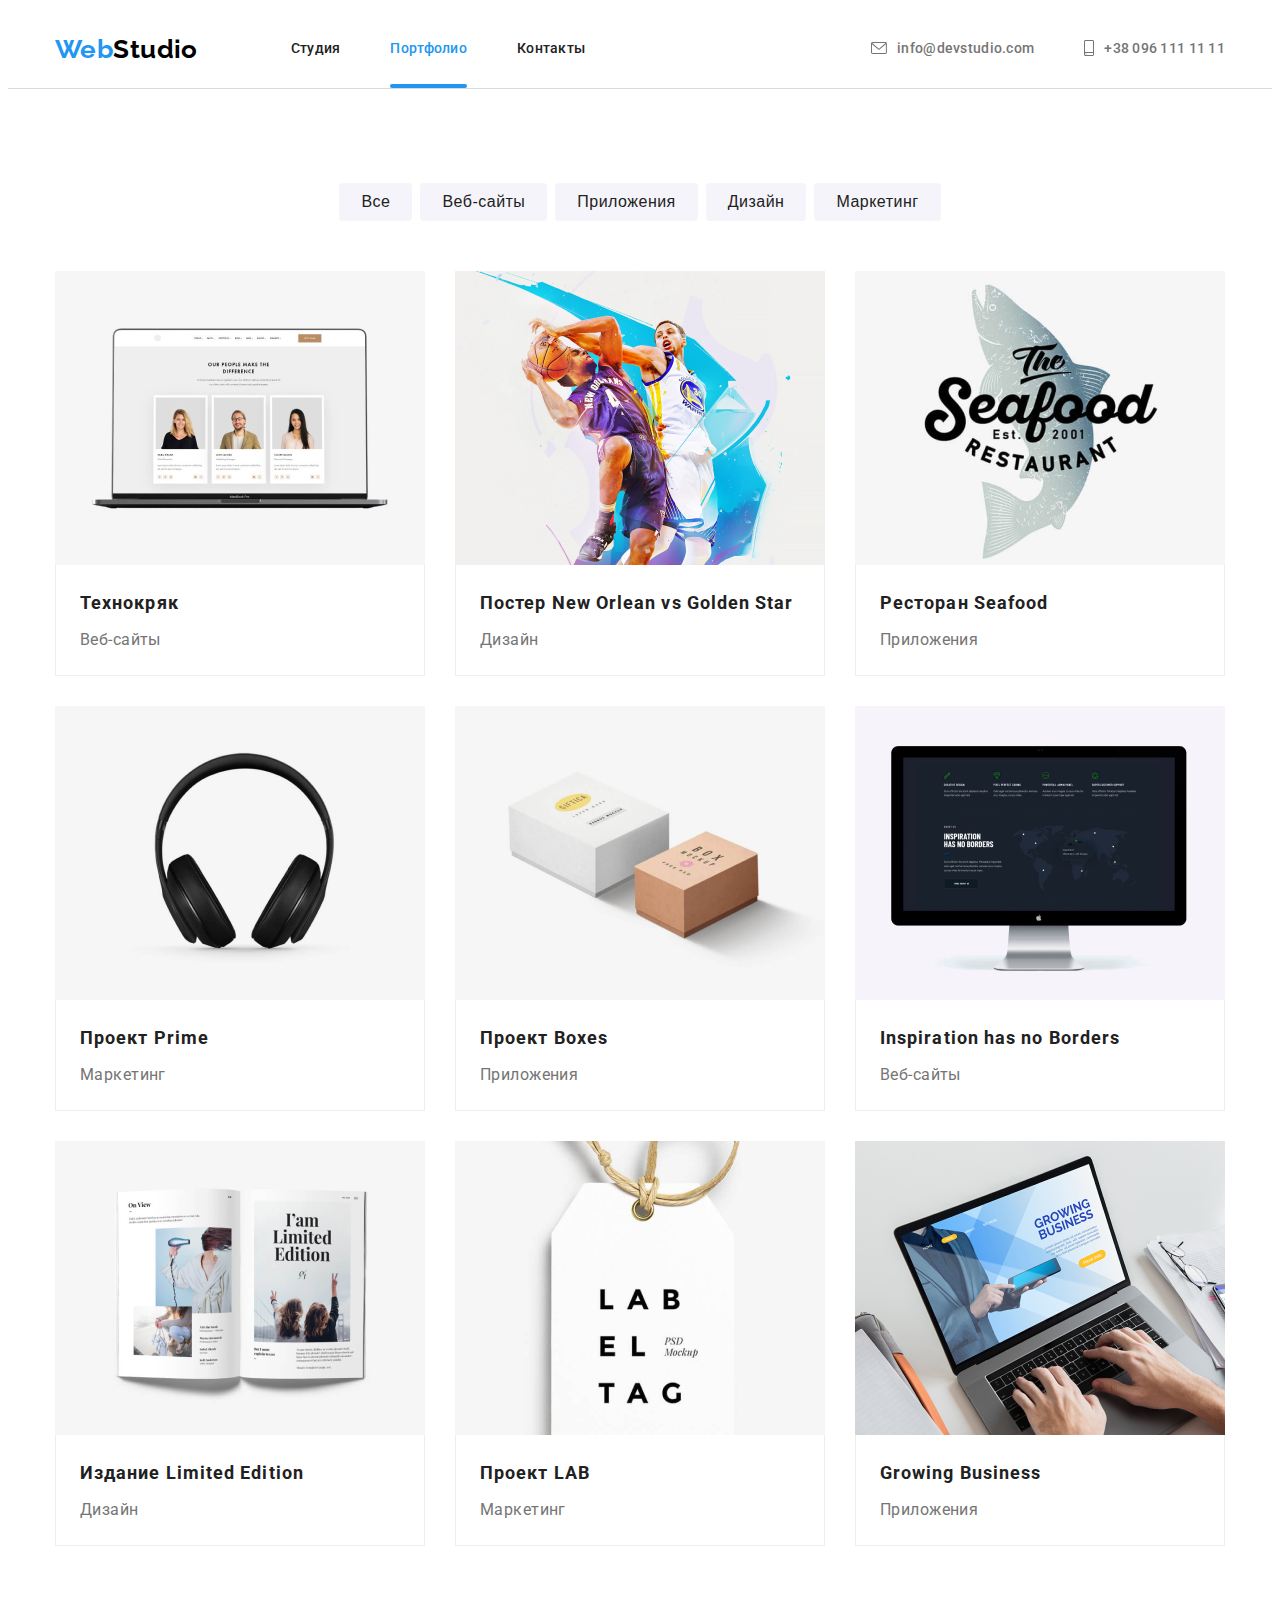
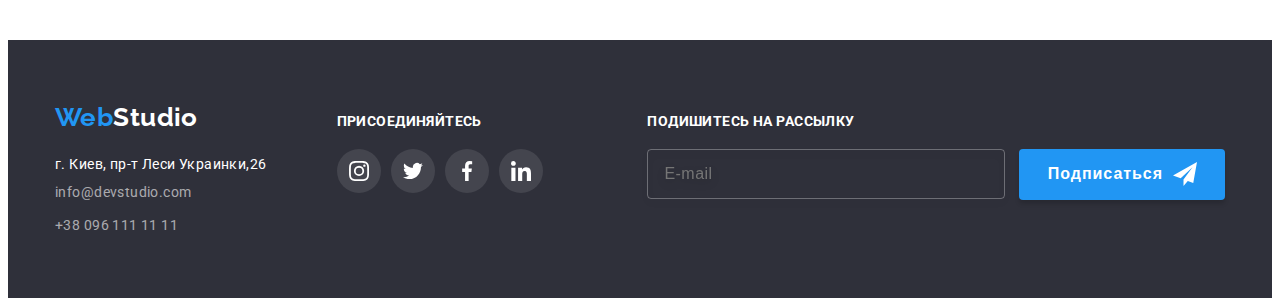
==== portfolio.html @ 4ff03125 "Initial commit" ====
<!DOCTYPE html>
<html lang="ru">

<head>
    <meta charset="UTF-8">
    <meta http-equiv="X-UA-Compatible" content="IE=edge">
    <meta name="viewport" content="width=device-width, initial-scale=1.0">
    <title>Document</title>
    <link rel="stylesheet" href="https://cdnjs.cloudflare.com/ajax/libs/modern-normalize/1.1.0/modern-normalize.min.css"
        integrity="sha512-wpPYUAdjBVSE4KJnH1VR1HeZfpl1ub8YT/NKx4PuQ5NmX2tKuGu6U/JRp5y+Y8XG2tV+wKQpNHVUX03MfMFn9Q=="
        crossorigin="anonymous" referrerpolicy="no-referrer" />
    <link rel="preconnect" href="https://fonts.googleapis.com">
    <link rel="preconnect" href="https://fonts.gstatic.com" crossorigin>
    <link
        href="https://fonts.googleapis.com/css2?family=Oleo+Script&family=Raleway:wght@700&family=Roboto:wght@400;500;700;900&display=swap"
        rel="stylesheet">

    <link rel="stylesheet" href="css/styles.css">


</head>

<body>
    <header class="header">
        <div class="container">
            <nav class="nav">
                <a class="logo link" lang="en" href="index.html"><span class="span">Web</span>Studio</a>
    
                <ul class="nav-menu list">
                    <li class="nav-item"><a class="nav-link link" href="index.html">Студия</a></li>
                    <li class="nav-item"><a class="nav-link link current" href="portfolio.html">Портфолио</a></li>
                    <li class="nav-item"><a class="nav-link link" href="#contacts">Контакты</a></li>
                </ul>
            
            <ul class="list-contact-header list">
                <li class="contact-item"><a class="contact-mail link" href="mailto:info@devstudio.com">
                        <svg class="icon-mail">
                            <use href="./images/sprite.svg#envelope"></use>
                        </svg>info@devstudio.com</a>
                </li>
                <li class="contact-item"><a class="contact-number link" href="tel:+380961111111">
                    <svg class="icon-phone">
                        <use href="./images/sprite.svg#smartphone"></use>
                    </svg>+38 096 111 11 11</a>
                </li>
            </ul>
            </nav>
        </div>
    </header>
    <main>
        <section class="portfolio">
            <div class="container">
          
                <h1 class="visually-hidden"> Портфолио </h1>
<ul class="portfolio-btns-list list">
    <li class="portf-btns-item"><button class="portfolio-btn" type="button">Все</button></li>
    <li class="portf-btns-item"><button class="portfolio-btn" type="button">Веб-сайты</button></li>
    <li class="portf-btns-item"><button class="portfolio-btn" type="button">Приложения</button></li>
    <li class="portf-btns-item"><button class="portfolio-btn" type="button">Дизайн</button></li>
    <li class="portf-btns-item"><button class="portfolio-btn" type="button">Маркетинг</button></li>
</ul>        
            
        
            <ul class="portf-list list">
                <li class="portf-item ">
                    <a class="portf-link link" href="#">
                    <div class="portf-thumb">
                    <img src="./images/portfolio/img1.png " alt="Сайт" width="370" height="294">
                    <div class="portf-overlay">
                        <p> Технокряк это современная площадка распространения коронавируса. Компании используют эту платформу для цифрового
                            шпионажа и атак на защищённые сервера конкурентов. </p>
                    </div>
                    </div>
                    <div class="card-frame">
                    <h2 class="cards-title">Технокряк</h2>
                    <p class="cards-group" lang="en">Веб-сайты</p>
                    </div>
                    </a>
                </li>
                <li class="portf-item ">
                    <a class="portf-link link" href="#">
                    <div class="portf-thumb">
                        <img src="./images/portfolio/img2.png " alt="Постер" width="370" height="294">
                    <div class="portf-overlay">
                        <p> Технокряк это современная площадка распространения коронавируса. Компании используют эту платформу для цифрового
                            шпионажа и атак на защищённые сервера конкурентов. </p>
                    </div>
                    </div>
                    <div class="card-frame">
                    <h2 class="cards-title">Постер New Orlean vs Golden Star</h2>
                    <p class="cards-group" lang="en">Дизайн</p>
                    </div>
                    </a>
                </li>
                <li class="portf-item ">
                    <a class="portf-link link" href="#">
                    <div class="portf-thumb">
                        <img src="./images/portfolio/img3.png" alt="Ресторан" width="370" height="294">
                    <div class="portf-overlay">
                        <p> Технокряк это современная площадка распространения коронавируса. Компании используют эту платформу для цифрового
                            шпионажа и атак на защищённые сервера конкурентов. </p>
                    </div>
                    </div>
                    <div class="card-frame">
                    <h2 class="cards-title">Ресторан Seafood</h2>
                    <p class="cards-group" lang="en">Приложения</p>
                    </div>
                    </a>
                </li>
                <li class="portf-item ">
                    <a class="portf-link link" href="#">
                    <div class="portf-thumb">
                        <img src="./images/portfolio/img4.png" alt="Наушники" width="370" height="294">
                    <div class="portf-overlay">
                        <p> Технокряк это современная площадка распространения коронавируса. Компании используют эту платформу для цифрового
                            шпионажа и атак на защищённые сервера конкурентов. </p>
                    </div>
                    </div>
                    <div class="card-frame">
                    <h2 class="cards-title">Проект Prime</h2>
                    <p class="cards-group" lang="en">Маркетинг</p>
                    </div>
                    </a>
                </li>
                <li class="portf-item ">
                    <a class="portf-link link" href="#">
                    <div class="portf-thumb">
                        <img src="./images/portfolio/img5.png" alt="Коробки" width="370" height="294">
                    <div class="portf-overlay">
                        <p> Технокряк это современная площадка распространения коронавируса. Компании используют эту платформу для цифрового
                            шпионажа и атак на защищённые сервера конкурентов. </p>
                    </div>
                    </div>
                    <div class="card-frame">
                    <h2 class="cards-title">Проект Boxes</h2>
                    <p class="cards-group" lang="en">Приложения</p>
                    </div>
                    </a>
                </li>
                <li class="portf-item ">
                    <a class="portf-link link" href="#">
                    <div class="portf-thumb">
                        <img src="./images/portfolio/img6.png " alt="Монитор" width="370" height="294">
                    <div class="portf-overlay">
                        <p> Технокряк это современная площадка распространения коронавируса. Компании используют эту платформу для цифрового
                            шпионажа и атак на защищённые сервера конкурентов. </p>
                    </div>
                    </div>
                    <div class="card-frame">
                    <h2 class="cards-title">Inspiration has no Borders</h2>
                    <p class="cards-group" lang="en">Веб-сайты</p>
                    </div>
                    </a>
                </li>
                <li class="portf-item ">
                    <a class="portf-link link" href="#">
                    <div class="portf-thumb">
                        <img src="./images/portfolio/img7.png" alt="Книга" width="370" height="294">
                    <div class="portf-overlay">
                        <p> Технокряк это современная площадка распространения коронавируса. Компании используют эту платформу для цифрового
                            шпионажа и атак на защищённые сервера конкурентов. </p>
                    </div>
                    </div>
                    <div class="card-frame">
                    <h2 class="cards-title">Издание Limited Edition</h2>
                    <p class="cards-group" lang="en">Дизайн</p>
                    </div>
                    </a>
                </li>
                <li class="portf-item ">
                    <a class="portf-link link" href="#">
                    <div class="portf-thumb">
                        <img src="./images/portfolio/img8.png" alt="Карточка" width="370" height="294">
                    <div class="portf-overlay">
                        <p> Технокряк это современная площадка распространения коронавируса. Компании используют эту платформу для цифрового
                            шпионажа и атак на защищённые сервера конкурентов. </p>
                    </div>
                    </div>
                    <div class="card-frame">
                    <h2 class="cards-title">Проект LAB</h2>
                    <p class="cards-group" lang="en">Маркетинг</p>
                    </div>
                    </a>
                </li>
                <li class="portf-item ">
                    <a class="portf-link link" href="#">
                    <div class="portf-thumb">
                        <img src="./images/portfolio/img9.png" alt="Ноутбук" width="370" height="294">
                    <div class="portf-overlay">
                        <p> Технокряк это современная площадка распространения коронавируса. Компании используют эту платформу для цифрового
                            шпионажа и атак на защищённые сервера конкурентов. </p>
                    </div>
                    </div>
                    <div class="card-frame">
                    <h2 class="cards-title">Growing Business</h2>
                    <p class="cards-group" lang="en">Приложения</p>
                    </div>
                    </a>
                </li>
                
            </ul>
            </div>

        </section>
        </main>
<footer class="footer">
    <div class="container">


        <div class="footer-item"><a class="logo-footer link" lang="en" href="index.html"><span
                    class="span">Web</span>Studio</a>

            <address class="address">

                <ul class="list-contact-footer list">
                    <li class="contact-item-footer"><a class="link-footer-map link"
                            href="https://goo.gl/maps/f1McvQRz6KP4o4kd8" target="_blank" rel="noopener noreferrer">г.
                            Киев, пр-т Леси Украинки,26</a></li>
                    <li class="contact-item-footer"><a class="contact-link link"
                            href="mailto:info@devstudio.com">info@devstudio.com</a></li>
                    <li class="contact-item-footer"><a class="contact-link link" href="tel:+380961111111">+38 096 111 11
                            11</a></li>
                </ul>

            </address>
        </div>
        <div class="footer-item">
            <p class="title-footer-small">Присоединяйтесь</p>
            <ul class="list-social-footer list">
                <li class="icon-item"><a href="#" class="link-social-circle footer-social-bg">
                        <svg class="icon">
                            <use href="./images/sprite.svg#instagram"></use>
                        </svg>
                    </a></li>
                <li class="icon-item"><a href="#" class="link-social-circle footer-social-bg">
                        <svg class="icon">
                            <use href="./images/sprite.svg#twitter"></use>
                        </svg>
                    </a></li>
                <li class="icon-item"><a href="#" class="link-social-circle footer-social-bg">
                        <svg class="icon">
                            <use href="./images/sprite.svg#facebook"></use>
                        </svg>
                    </a></li>
                <li class="icon-item"><a href="#" class="link-social-circle footer-social-bg">
                        <svg class="icon">
                            <use href="./images/sprite.svg#linkedin"></use>
                        </svg>
                    </a></li>
            </ul>
        </div>

        <div class="footer-item">
            <p class="email-title">Подишитесь на рассылку</p>

            
                <form action="form-footer js-users-form">

                    <label for="email-footer" class="footer-form-label"></label>
                    <input class="input-footer" type="email" name="user-email" id="email-footer" autocomplete="email"
                        placeholder="E-mail">

                    <button class="button-footer" type="submit">Подписаться

                        <svg class="icon-button-footer">
                            <use href="./images/sprite.svg#icon-icon-send"></use>
                        </svg>
                    </button>

                </form>
            
        </div>


    </div>
</footer>

    <script src="./js/modal.js"></script>
    </body>
    
    </html>
---- css/styles.css ----
:root {
  --main-font:'Roboto', sans-serif ;
  --logo-font: 'Raleway', sans-serif;

  --theme-color-dark: #2f303a;
  --theme-color-light: #FFFFFF;
  --social-links: #AFB1B8;
  --social-footer-bg: rgba(255, 255, 255, 0.1);
  
  --button-portfolio: #F5F4FA;
  --contact-color-footer: rgba(255, 255, 255, 0.6);
  --logo-color: #000000;
  --text-color-hover:#2196F3; 
  --text-color-primary: #757575;;
  --text-color-h: #212121;
  --modal-btn-hover: #188CE8;
}

html {
  box-sizing: border-box;
 
}

*,
*::after,
*::before {
  box-sizing: inherit;
}

img {
  display: block;
}

h1,
h2,
h3,
h4,
h5,
h6,
p {
  margin-top: 0px;
  margin-bottom: 0px;
}

body {
  color: var(--text-color-primary);
  letter-spacing: 0.03em;
  font-size: 14px;
  font-family: var(--main-font);
 
}



.container {
  width: 1200px;
  padding: 0 15px;
  margin-left: auto;
  margin-right: auto;
}

.list {
  list-style: none;
  padding: 0;
  margin: 0;
}

.link {
  text-decoration: none;
}


.visually-hidden {
  position: absolute;
  width: 1px;
  height: 1px;
  margin: -1px;
  border: 0;
  padding: 0;

  white-space: nowrap;
  clip-path: inset(100%);
  clip: rect(0 0 0 0);
  overflow: hidden;
}

/* Logo WebStdio*/

.header {
  border-bottom: 1px solid rgba(0, 0, 0, 0.14);
}

.logo {
  font-family: var(--logo-font);
  font-weight: 700;
  font-size: 26px;
  color: var(--logo-color);

  padding-top: 24px;
  padding-bottom: 20px;
  margin-right: 93px;
}
.span {
  line-height: 1.38;
  color: var(--text-color-hover)
}
/*Nav-menu*/


.nav {
 
  display: flex;
  align-items: center;
  z-index: 2;

  
}

.list-contact-header .contact-item+.contact-item {
  margin-left: 50px;
}


.current {
  position: relative;
  color: var(--text-color-hover);
}

.nav-menu {
  font-weight: 500;
  letter-spacing: 0.02em;

  display: flex;
  align-items: center;

  

}

.nav-item:not(:last-child) {
  margin-right: 50px;
}

.nav-link{
  display: block;
  padding-top: 32px;
  padding-bottom: 32px;
  color:var(--text-color-h);
  transition: color 250ms cubic-bezier(0.4, 0, 0.2, 1);
}

.list-contact-header {
  display: flex;
  align-items: center;
  margin-left: auto;
  letter-spacing: 0.02em;
  font-weight: 500;
  }


.contact-mail {
  display: flex;
  align-items: center;
  padding-top: 32px;
  padding-bottom: 32px;
  color: var(--text-color-primary);
  transition: color 250ms cubic-bezier(0.4, 0, 0.2, 1);
  }

.contact-number {
  display: flex;
  align-items: center;
  padding-top: 32px;
  padding-bottom: 32px;
  color: var(--text-color-primary);
  transition: color 250ms cubic-bezier(0.4, 0, 0.2, 1);
}

.nav li>.link:hover,
.nav li>.link:focus {
  color: var(--text-color-hover);
}

.icon-mail {
  width: 16px;
  height: 12px;
  margin-right: 10px;
  fill: currentColor;
}

.icon-phone {
  width: 10px;
  height: 16px;
  margin-right: 10px;
  fill: currentColor;
}

.current::after {
  position: absolute;
  display: block;
  content: "";

  bottom: 0;
  left: 0;

  width: 100%;
  height: 4px;
  border-radius: 2px;

  /* margin-top: 27px; */

  background-color: var(--text-color-hover);
}

/* *********** HERO ********** */


.hero {
  
  text-align: center;
  padding-top: 200px;
  padding-bottom: 200px;

  background:var(--theme-color-dark);
  background-image: linear-gradient(to right,
        rgba(47, 48, 58, 0.4),
        rgba(47, 48, 58, 0.4)),
      url(../images/backgrond-images/hero-bg.jpg);
      background-repeat: no-repeat;
      background-position: center;
      background-size: cover;
      max-width: 1600px;
      height: 600px;
      margin-right: auto;
      margin-left: auto;
}
  
  .title-hero {
    width: 696px;

    margin-right: auto;
    margin-left: auto;

    font-weight: 900;
    font-size: 44px;
    line-height: 1.36;
    letter-spacing: 0.06em;
    text-transform: uppercase;
    color:var(--theme-color-light);
  }

.button-modal {
  margin-top: 32px;

  padding: 10px 32px;
  border: 0;

  cursor: pointer;
  font-weight: 700;
  letter-spacing: 0.06em;
  font-size: 16px;
  line-height: 1.88;
  
 color: var(--theme-color-light);

 background: var(--text-color-hover);
 box-shadow: 0px 4px 4px rgba(0, 0, 0, 0.15);
 border-radius: 4px;

 transition: background-color 250ms cubic-bezier(0.4, 0, 0.2, 1);
}

.button-modal:hover,
.button-modal:focus {
  background-color: var(--modal-btn-hover);
  
}

.current {
  color: var(--text-color-hover);
}

.backdrop {
  opacity: 1;
  position: fixed;
  top: 0;
  right: 0;
  z-index: 3;

  background-color: rgba(0, 0, 0, 0.2);
  height: 100%;
  width: 100%;
  backdrop-filter: blur(5px);

  transition:opacity 250ms cubic-bezier(0.4, 0, 0.2, 1);
}

.backdrop.is-hidden {
  opacity: 0;
  pointer-events: none;

}

.modal-wrapper {
  position: absolute;
  background-color: var(--theme-color-light);
  width: 528px;
  height: 581px;
  top: 50%;
  left: 50%;

  padding: 40px;
  
  transform:translate(-50%, -50%)  scale(1.0);
 

  box-shadow: 0px 1px 3px rgba(0, 0, 0, 0.12),
    0px 1px 1px rgba(0, 0, 0, 0.14),
    0px 2px 1px rgba(0, 0, 0, 0.2);
  border-radius: 4px;
  
}

.backdrop.is-hidden .modal-wrapper {
 transform: translate(-50%, -50%) scale(0.9);
 transition: transform 250ms cubic-bezier(0.4, 0, 0.2, 1);
}

.modal-close-button {
  display: flex;
  align-items: center;
  justify-content: center;
  position: absolute;
  top: 8px;
  right: 8px;

  cursor: pointer;

  width: 30px;
  height: 30px;

  
  color: var(--logo-color);
  background-color: var(--theme-color-light);
  border: 1px solid rgba(0, 0, 0, 0.1);
  border-radius: 50%;

  transition: 
  box-shadow 250ms cubic-bezier(0.4, 0, 0.2, 1);
  
}

.modal-close-button:hover,
.modal-close-button:focus {
  box-shadow: 0px 1px 3px rgba(0, 0, 0, 0.12),
      0px 1px 1px rgba(0, 0, 0, 0.14),
      0px 2px 1px rgba(0, 0, 0, 0.2);
}

.modal-close-icon {
fill: currentColor;

width: 11px;
height: 11px;
transition: fill 250ms cubic-bezier(0.4, 0, 0.2, 1);
}

.modal-close-button:hover .modal-close-icon,
.modal-close-button:focus .modal-close-icon {
  fill: var(--modal-btn-hover);
}

.modal-title {
  text-align: center;
  font-size: 20px;
  line-height: 1.15;
  font-weight: 700;

  color: var(--text-color-h);

  margin-bottom: 12px;
}

.form {
  width: 450px;

  margin-right: auto;
  margin-left: auto;
  


}

.form-field {
  position: relative;
  display: flex;
  flex-direction: column;
  text-align: start;
  margin-bottom: 10px;

  transition: border-color 250ms cubic-bezier(0.4, 0, 0.2, 1);
}

.form-field-last {
  display: flex;
  flex-direction: column;
  text-align: start;

  margin-bottom: 20px;
}

.icon-inputs {
  position: absolute;

  top: 32px;
  left: 15px;
  fill: var(--text-color-h);

  transition: fill 250ms cubic-bezier(0.4, 0, 0.2, 1);
}




.form-field:focus-within .input,
.form-field:hover .input {
  border: 1px solid var(--modal-btn-hover);
}

.form-field:focus-within .icon-inputs,
.form-field:hover .icon-inputs {
  fill: var(--modal-btn-hover);
}


.modal-btn-submit {
  cursor: pointer;
  margin-top: 30px;
  padding: 10px 55px;
  margin-right: auto;
  margin-left: auto;
  border: none;

  background-color: var(--text-color-hover);
  color: var(--theme-color-light);
  box-shadow: 0px 4px 4px rgba(0, 0, 0, 0.15);
  border-radius: 4px;

  font-size: 16px;
  line-height: 1.88;
  font-weight: 700;

  letter-spacing: 0.06em;

  transition: background-color 250ms cubic-bezier(0.4, 0, 0.2, 1);
}

.modal-btn-submit:hover,
.modal-btn-submit:focus {
  background-color: var(--modal-btn-hover);
}


.form-checkbox:checked+.policy-box::before {
  background-color: var(--text-color-hover);
  border-color: var(--text-color-hover);
  background-image: url(../images/Icons/chekbox-icon.svg);
  background-repeat: no-repeat;
  background-position: center;
  background-size: contain;
}

.policy-box {
  cursor: pointer;
  position: relative;
    line-height: 1.71;
}

.policy-box::before {
  display: block;
  position: absolute;
  content: '';

  top: 0;
  left: -23px;

  width: 16px;
  height: 16px;
  border: 2px solid var(--text-color-h);
  border-radius: 2px;

  transition:  250ms cubic-bezier(0.4, 0, 0.2, 1);
}

.form-checkbox:hover+.policy-box::before,
.form-checkbox:focus+.policy-box::before {
  border-color: var(--modal-btn-hover);
}

.modal-checkbox-link {
  font-weight: 400;
  line-height: 1.71;
  text-decoration-line: underline;

  color: var(--text-color-hover);
}

.modal-form-label {
  font-weight: 400;
  font-size: 12px;

  letter-spacing: 0.01em;

  margin-bottom: 4px;


}

.input {
  width: 100%;
  height: 40px;
  padding: 11px 12px 11px 30px;
  cursor: pointer;

  font-size: 16px;
  font-weight: 400;

  outline: transparent;
  border: 1px solid rgba(33, 33, 33, 0.2);
  border-radius: 4px;

  transition: border-color 250ms cubic-bezier(0.4, 0, 0.2, 1);

}

.input:hover ,
.input:focus {
  border: 1px solid var(--text-color-hover);
}

.textarea {
  cursor: pointer;
  width: 100%;
  height: 120px;
  padding: 12px 16px;

  color: var(--text-color-h);
  outline: transparent;
  resize: none;
  border: 1px solid rgba(33, 33, 33, 0.2);
  border-radius: 4px;

  transition: border-color 250ms cubic-bezier(0.4, 0, 0.2, 1);
}

.textarea:focus-within,
.textarea:hover {
  border: 1px solid var(--modal-btn-hover);
}

.textarea::placeholder {
  color: rgba(117, 117, 117, 0.5);
}

/*Benefits*/ 

.benefits {
 padding-top: 94px;
 padding-bottom: 94px;
}

.benefits-list {
  display: flex;
}

.benefits-item {
  width: 270px;
}

.before-benefits {
  display: block;
  height: 120px;
  padding: 25px 100px;
  margin-bottom: 30px;
  background-color: var(--button-portfolio);
}

.icon-benefits {
  width: 70px;
  height: 70px;
}

.benefits-item:not(:last-child) {
  margin-right: 30px;
}

.benefits-title {
  font-size: 14px;
  font-weight: 700;
  line-height: 1.14;
  text-transform: uppercase;

  margin-bottom: 10px;
  
  color: var(--text-color-h);
}

.benefits-descr {
  line-height: 1.71;
}

/*Works*/

.works {
  padding-bottom: 94px;
}

.works-list {
  display: flex;
}

.works-item {
  position: relative;
  z-index: 0;
}

.works-item:not(:last-child) {
  margin-right: 30px;
}

.works-title {
  text-align: center;
  font-weight: 700;
  font-size: 36px;

  margin-bottom: 50px;
  
  color: var(--text-color-h);
}

.works-thumb {
  position: absolute;
  bottom: 0;
  right: 0;
  width: 100%;
  height: 70px;
  text-align: center;
  font-size: 14px;
  line-height: 1.14;
  padding: 27px 82px;
  text-transform: uppercase;

  color: var(--theme-color-light);
  background-color: rgba(47, 48, 58, 0.8);
  ;
}

.works-thumb-title {
  display: flex;
  justify-content: center;
  align-items: center;
  position: absolute;
  bottom: 0;
  right: 0;
  width: 100%;
  height: 70px;
  font-weight: 700;
  font-size: 14px;
  line-height: 1.14;
  text-transform: uppercase;

  color: var(--theme-color-light);
  background-color: rgba(47, 48, 58, 0.8);
  ;
}

/*Team*/

.team {
  padding-top: 94px;
  padding-bottom: 94px;
  background-color: var(--button-portfolio);

}

.team-list {
  display: flex;
}

.team-title {  
  margin-bottom: 50px;

  text-align: center;
  font-weight: 700;
  font-size: 36px;
  
  color:var(--text-color-h);
}

.team-item {
  text-align: center;
  background-color: var(--theme-color-light);
  box-shadow: 0px 1px 3px rgba(0, 0, 0, 0.12),
    0px 1px 1px rgba(0, 0, 0, 0.14),
    0px 2px 1px rgba(0, 0, 0, 0.2);
  border-radius: 0px 0px 4px 4px;
}

.team-item:not(:last-child) {
  margin-right: 30px;
}

.team-player-title {
margin-bottom: 10px;

font-size: 16px;
font-weight: 500;

color: var(--text-color-h);
}

.team-player-descr {
font-size: 16px;

margin-bottom: 16px;
}

.team-frame {
 padding: 30px 0;
}

.list-icon-social {
  display: flex;
  justify-content: center;
}
  

.link-social-circle {
  display: flex;
  justify-content: center;
  align-items: center;
  width: 44px;
  height: 44px;
 
  border-radius: 50%;
  color: var(--social-links);
  transition: color 250ms cubic-bezier(0.4, 0, 0.2, 1),
  background-color 250ms cubic-bezier(0.4, 0, 0.2, 1);

}

.icon {
  width: 20px;
  height: 20px;
  fill: currentColor;
}

.icon-item:not(:last-child) {
  margin-right: 10px;
}

.link-social-circle:hover,
.link-social-circle:focus {
  background-color: var(--text-color-hover);
  color: var(--theme-color-light);
 
}

/* Partner section */


.link-partner {
  display: flex;
  justify-content: center;
  align-items: center;
  width: 170px;
  height: 92px;
  border: 1px solid var(--social-links);
  border-radius: 4px;

  color: var(--social-links);
  transition: color 250ms cubic-bezier(0.4, 0, 0.2, 1), border-color 250ms cubic-bezier(0.4, 0, 0.2, 1)  ;
}

.link-partner:hover,
.link-partner:focus {
  color: var(--text-color-hover);
  border: 1px solid var(--text-color-hover);
  
}

.partner {
  padding-bottom: 94px;
  padding-top: 94px;
 
}

.list-partner {
  display: flex;
}

.item-partner:not(:last-child) {
  margin-right: 30px;
}


.icon-partner {
  width: 106px;
  height: 60px;
  fill: currentColor;

}


/*footer*/

.footer {
  background: var(--theme-color-dark);

  padding: 60px 0;
}

.logo-footer {
  font-family: var(--logo-font);
  font-weight: 700;
  font-size: 26px;
  color: var(--theme-color-light);

}

.span-f {
  line-height: 1.38;
  color: var(--text-color-hover)
}

.text-addres {
  line-height: 1.71;
  
  color:var(--theme-color-light);
}

.address {
  margin-top: 20px;
}

.list-contact-footer {
  font-style: normal;

}

.contact-item-footer:not(:last-child) {
  margin-bottom: 9px;
}

.contact-link {
  line-height: 1.71;
  
  color: var(--contact-color-footer);

}

.link-footer-map {
 color: var(--theme-color-light);
}

.footer-item:first-child {
  margin-right: 70px;
}

.list-social-footer {
  display: flex;
  justify-content: center;
  
}

.footer>.container {
  display: flex;
  align-items: baseline;
}

.title-footer-small {
  margin-bottom: 20px;
  font-size: 14px;
  line-height: 1.15;
  letter-spacing: 0.03em;
  text-transform: uppercase;
  font-weight: 700;

  color: var(--theme-color-light);
}

.footer-social-bg {
  color: var(--theme-color-light);
  background-color: var(--social-footer-bg);

  ;
}

.address .link:hover,
.address .link:focus {
  color: var(--text-color-hover);
  transition: color 250ms cubic-bezier(0.4, 0, 0.2, 1);
}




.email-title {
  font-weight: 700;
 
  text-transform: uppercase;
  color: var(--theme-color-light);
  
  margin-bottom: 20px;
}



.footer-item:last-child {
  margin-left: auto;

}

.input-footer {
  cursor: pointer;
  font-size: 16px;
  line-height: 1.25;
  color: var(--theme-color-light);
  letter-spacing: 0.03em;
  

  width: 358px;
  height: 50px;
  background-color: transparent;

  margin-right: 10px;
  padding: 15px 16px;

  outline: transparent;
  border: 1px solid rgba(255, 255, 255, 0.3);
  filter: drop-shadow(0px 4px 4px rgba(0, 0, 0, 0.15));
  border-radius: 4px;

  transition: border-color 250ms cubic-bezier(0.4, 0, 0.2, 1);
}

.input-footer:focus-within {
  border: 1px solid var(--text-color-hover);
}

.form-footer {
  margin: 0;
  padding: 0;
 
}

.button-footer {
  position: relative;
  margin: 0;

  font-weight: 700;
  font-size: 16px;
  line-height: 1.9;
  letter-spacing: 0.06em;

  cursor: pointer;

  padding: 10px 62px 10px 29px;

  color: var(--theme-color-light);

  border: none;
  background: var(--text-color-hover);
  box-shadow: 0px 4px 4px rgba(0, 0, 0, 0.15);
  border-radius: 4px;

  transition: background-color 250ms cubic-bezier(0.4, 0, 0.2, 1);
  }


.button-footer:hover,
.button-footer:focus {
  background-color: var(--modal-btn-hover);
}



.icon-button-footer {
  position: absolute;
  top: 13px;
  right: 28px;
  width: 24px;
  height: 24px;
  margin-left: 10px;
  fill: var(--theme-color-light);

}

/*Portfolio */


.portfolio-btns-list {
  display: flex;
  justify-content: center;
  margin-bottom: 50px;
}

.portfolio {
  padding-top: 94px;
  padding-bottom: 94px;
}

.portf-btns-item:not(:last-child) {
  margin-right: 8px;
}

.portfolio-btn {
  padding: 6px 22px;
  font-weight: 500;
  font-size: 16px;
  line-height: 1.62;
  letter-spacing: 0.03em;
  cursor: pointer;
  border: 0;
  border-radius: 4px;

  background: var(--button-portfolio);
  color: var(--text-color-h);

  transition: color 250ms cubic-bezier(0.4, 0, 0.2, 1),
      background-color 250ms cubic-bezier(0.4, 0, 0.2, 1),
      box-shadow 250ms cubic-bezier(0.4, 0, 0.2, 1);

}

.portfolio-btn:hover,
.portfolio-btn:focus 
{
  background-color: var(--text-color-hover);
  color: var(--theme-color-light);
  box-shadow: 0px 3px 1px rgba(0, 0, 0, 0.1),
      0px 1px 2px rgba(0, 0, 0, 0.08),
      0px 2px 2px rgba(0, 0, 0, 0.12);

      
}

       /* Galary */

.portf-list {
  display: flex;
  flex-direction: row;
  flex-wrap: wrap;
}

.cards-title {
  margin-bottom: 4px;
  font-weight: 700;
  font-size: 18px;
  line-height: 2;
  letter-spacing: 0.06em;

  color: var(--text-color-h);
}

.cards-group {

  font-weight: 400;
  font-size: 16px;
  line-height: 1.88;

  color: var(--text-color-primary);
}

.portf-item {
  margin-right: 30px;
  width: 370px;
}

.portf-link {
  display: block;
  
  transition: box-shadow 250ms cubic-bezier(0.4, 0, 0.2, 1);
}

.portf-link:hover,
.portf-link:focus {
  box-shadow: 0px 1px 1px rgba(0, 0, 0, 0.12), 0px 4px 4px rgba(0, 0, 0, 0.06), 1px 4px 6px rgba(0, 0, 0, 0.16);

  
}

.card-frame {
  border: 1px solid #EEEEEE;
  border-top: none;
  padding: 20px 24px;

}

.portf-item:nth-child(3n) {
  margin-right: 0;
}

.portf-item:not(:nth-last-child(-n+3)) {
  margin-bottom: 30px;
}

.portf-thumb {
  position: relative;
  overflow: hidden;
}

.portf-overlay {
  position: absolute;
  top: 0;
  left: 0;

  font-weight: 400;
  font-size: 18px;
  line-height: 1.56;

  padding: 63px 24px;

  color: var(--theme-color-light);
  background-color: rgba(33, 150, 243, 0.9);
  height: 100%;
  width: 100%;

  transform: translateY(100%);
  transition: transform 250ms cubic-bezier(0.4, 0, 0.2, 1);

}

.portf-link:hover .portf-overlay,
.portf-link:focus .portf-overlay {
  transform: translateY(0);
}
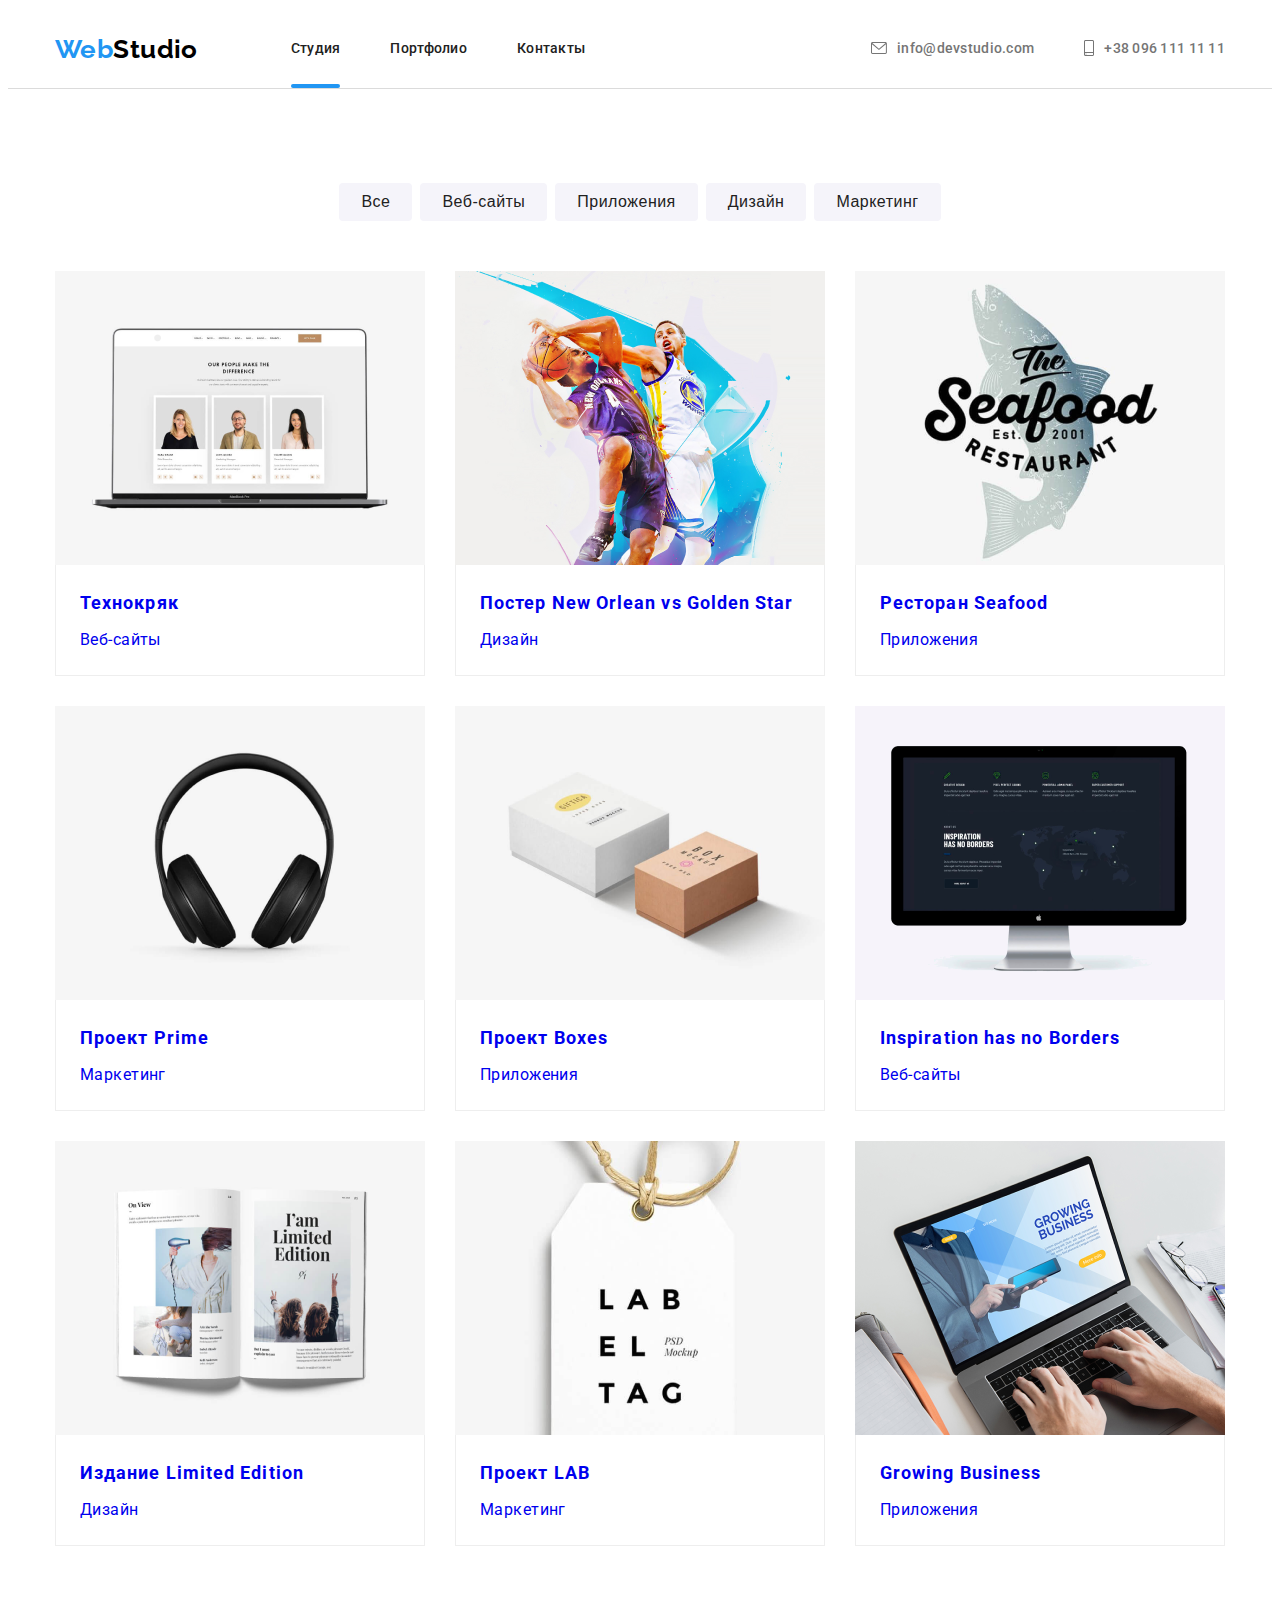
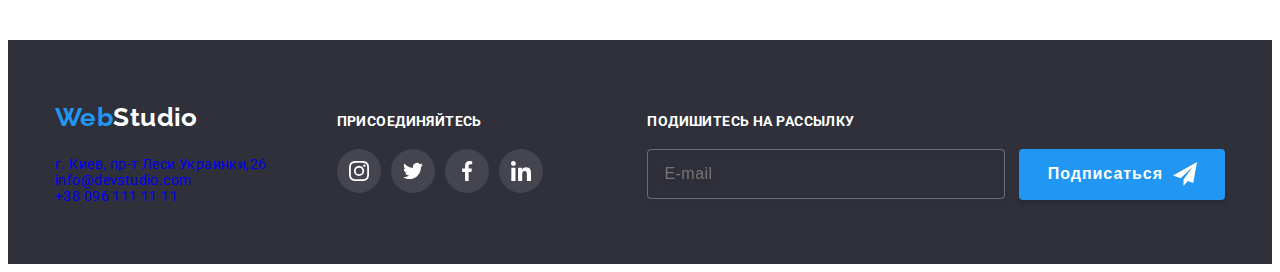
==== commit 59095115: "Done HW--07" ====
--- a/portfolio.html
+++ b/portfolio.html
@@ -5,7 +5,7 @@
     <meta charset="UTF-8">
     <meta http-equiv="X-UA-Compatible" content="IE=edge">
     <meta name="viewport" content="width=device-width, initial-scale=1.0">
-    <title>Document</title>
+    <title>Webstudio</title>
     <link rel="stylesheet" href="https://cdnjs.cloudflare.com/ajax/libs/modern-normalize/1.1.0/modern-normalize.min.css"
         integrity="sha512-wpPYUAdjBVSE4KJnH1VR1HeZfpl1ub8YT/NKx4PuQ5NmX2tKuGu6U/JRp5y+Y8XG2tV+wKQpNHVUX03MfMFn9Q=="
         crossorigin="anonymous" referrerpolicy="no-referrer" />
@@ -15,36 +15,35 @@
         href="https://fonts.googleapis.com/css2?family=Oleo+Script&family=Raleway:wght@700&family=Roboto:wght@400;500;700;900&display=swap"
         rel="stylesheet">
 
-    <link rel="stylesheet" href="css/styles.css">
-
-
+    <link rel="stylesheet" href="css/main.min.css">
 </head>
 
 <body>
     <header class="header">
         <div class="container">
             <nav class="nav">
-                <a class="logo link" lang="en" href="index.html"><span class="span">Web</span>Studio</a>
+                <a class="nav-logo link" lang="en" href="index.html"><span class="nav-logo__span">Web</span>Studio</a>
     
                 <ul class="nav-menu list">
-                    <li class="nav-item"><a class="nav-link link" href="index.html">Студия</a></li>
-                    <li class="nav-item"><a class="nav-link link current" href="portfolio.html">Портфолио</a></li>
-                    <li class="nav-item"><a class="nav-link link" href="#contacts">Контакты</a></li>
+                    <li class="nav-menu__item"><a class="nav-menu__link link current" href="index.html">Студия</a></li>
+                    <li class="nav-menu__item"><a class="nav-menu__link link" href="portfolio.html">Портфолио</a></li>
+                    <li class="nav-menu__item"><a class="nav-menu__link link" href="#contacts">Контакты</a></li>
                 </ul>
-            
-            <ul class="list-contact-header list">
-                <li class="contact-item"><a class="contact-mail link" href="mailto:info@devstudio.com">
-                        <svg class="icon-mail">
+            </nav>
+            <ul class="header-contacts list">
+                <li class="header-contacts__item "><a class="header-contacts__link mail link"
+                        href="mailto:info@devstudio.com">
+                        <svg class="header-contacts__icon" width="16" height="12">
                             <use href="./images/sprite.svg#envelope"></use>
                         </svg>info@devstudio.com</a>
                 </li>
-                <li class="contact-item"><a class="contact-number link" href="tel:+380961111111">
-                    <svg class="icon-phone">
-                        <use href="./images/sprite.svg#smartphone"></use>
-                    </svg>+38 096 111 11 11</a>
+                <li class="header-contacts__item "><a class="header-contacts__link link" href="tel:+380961111111">
+                        <svg class="header-contacts__icon" width="10" height="16">
+                            <use href="./images/sprite.svg#smartphone"></use>
+                        </svg>+38 096 111 11 11</a>
                 </li>
             </ul>
-            </nav>
+    
         </div>
     </header>
     <main>
@@ -52,148 +51,148 @@
             <div class="container">
           
                 <h1 class="visually-hidden"> Портфолио </h1>
-<ul class="portfolio-btns-list list">
-    <li class="portf-btns-item"><button class="portfolio-btn" type="button">Все</button></li>
-    <li class="portf-btns-item"><button class="portfolio-btn" type="button">Веб-сайты</button></li>
-    <li class="portf-btns-item"><button class="portfolio-btn" type="button">Приложения</button></li>
-    <li class="portf-btns-item"><button class="portfolio-btn" type="button">Дизайн</button></li>
-    <li class="portf-btns-item"><button class="portfolio-btn" type="button">Маркетинг</button></li>
+<ul class="portfolio-menu list">
+    <li class="portfolio-menu__item"><button class="portfolio-menu__btn" type="button">Все</button></li>
+    <li class="portfolio-menu__item"><button class="portfolio-menu__btn" type="button">Веб-сайты</button></li>
+    <li class="portfolio-menu__item"><button class="portfolio-menu__btn" type="button">Приложения</button></li>
+    <li class="portfolio-menu__item"><button class="portfolio-menu__btn" type="button">Дизайн</button></li>
+    <li class="portfolio-menu__item"><button class="portfolio-menu__btn" type="button">Маркетинг</button></li>
 </ul>        
             
         
-            <ul class="portf-list list">
-                <li class="portf-item ">
-                    <a class="portf-link link" href="#">
-                    <div class="portf-thumb">
+            <ul class="portfolio-galery list">
+                <li class="portfolio-galery__item ">
+                    <a class="portfolio-galery__link link" href="#">
+                    <div class="portfolio-galery__thumb">
                     <img src="./images/portfolio/img1.png " alt="Сайт" width="370" height="294">
-                    <div class="portf-overlay">
-                        <p> Технокряк это современная площадка распространения коронавируса. Компании используют эту платформу для цифрового
-                            шпионажа и атак на защищённые сервера конкурентов. </p>
-                    </div>
-                    </div>
-                    <div class="card-frame">
-                    <h2 class="cards-title">Технокряк</h2>
-                    <p class="cards-group" lang="en">Веб-сайты</p>
-                    </div>
-                    </a>
-                </li>
-                <li class="portf-item ">
-                    <a class="portf-link link" href="#">
-                    <div class="portf-thumb">
+                    <div class="portfolio-galery__overlay">
+                        <p> Технокряк это современная площадка распространения коронавируса. Компании используют эту платформу для цифрового
+                            шпионажа и атак на защищённые сервера конкурентов. </p>
+                    </div>
+                    </div>
+                    <div class="card">
+                    <h2 class="card__title">Технокряк</h2>
+                    <p class="card__group" lang="en">Веб-сайты</p>
+                    </div>
+                    </a>
+                </li>
+                <li class="portfolio-galery__item ">
+                    <a class="portfolio-galery__link link" href="#">
+                    <div class="portfolio-galery__thumb">
                         <img src="./images/portfolio/img2.png " alt="Постер" width="370" height="294">
-                    <div class="portf-overlay">
-                        <p> Технокряк это современная площадка распространения коронавируса. Компании используют эту платформу для цифрового
-                            шпионажа и атак на защищённые сервера конкурентов. </p>
-                    </div>
-                    </div>
-                    <div class="card-frame">
-                    <h2 class="cards-title">Постер New Orlean vs Golden Star</h2>
-                    <p class="cards-group" lang="en">Дизайн</p>
-                    </div>
-                    </a>
-                </li>
-                <li class="portf-item ">
-                    <a class="portf-link link" href="#">
-                    <div class="portf-thumb">
+                    <div class="portfolio-galery__overlay">
+                        <p> Технокряк это современная площадка распространения коронавируса. Компании используют эту платформу для цифрового
+                            шпионажа и атак на защищённые сервера конкурентов. </p>
+                    </div>
+                    </div>
+                    <div class="card">
+                    <h2 class="card__title">Постер New Orlean vs Golden Star</h2>
+                    <p class="card__group" lang="en">Дизайн</p>
+                    </div>
+                    </a>
+                </li>
+                <li class="portfolio-galery__item ">
+                    <a class="portfolio-galery__link link" href="#">
+                    <div class="portfolio-galery__thumb">
                         <img src="./images/portfolio/img3.png" alt="Ресторан" width="370" height="294">
-                    <div class="portf-overlay">
-                        <p> Технокряк это современная площадка распространения коронавируса. Компании используют эту платформу для цифрового
-                            шпионажа и атак на защищённые сервера конкурентов. </p>
-                    </div>
-                    </div>
-                    <div class="card-frame">
-                    <h2 class="cards-title">Ресторан Seafood</h2>
-                    <p class="cards-group" lang="en">Приложения</p>
-                    </div>
-                    </a>
-                </li>
-                <li class="portf-item ">
-                    <a class="portf-link link" href="#">
-                    <div class="portf-thumb">
+                    <div class="portfolio-galery__overlay">
+                        <p> Технокряк это современная площадка распространения коронавируса. Компании используют эту платформу для цифрового
+                            шпионажа и атак на защищённые сервера конкурентов. </p>
+                    </div>
+                    </div>
+                    <div class="card">
+                    <h2 class="card__title">Ресторан Seafood</h2>
+                    <p class="card__group" lang="en">Приложения</p>
+                    </div>
+                    </a>
+                </li>
+                <li class="portfolio-galery__item ">
+                    <a class="portfolio-galery__link link" href="#">
+                    <div class="portfolio-galery__thumb">
                         <img src="./images/portfolio/img4.png" alt="Наушники" width="370" height="294">
-                    <div class="portf-overlay">
-                        <p> Технокряк это современная площадка распространения коронавируса. Компании используют эту платформу для цифрового
-                            шпионажа и атак на защищённые сервера конкурентов. </p>
-                    </div>
-                    </div>
-                    <div class="card-frame">
-                    <h2 class="cards-title">Проект Prime</h2>
-                    <p class="cards-group" lang="en">Маркетинг</p>
-                    </div>
-                    </a>
-                </li>
-                <li class="portf-item ">
-                    <a class="portf-link link" href="#">
-                    <div class="portf-thumb">
+                    <div class="portfolio-galery__overlay">
+                        <p> Технокряк это современная площадка распространения коронавируса. Компании используют эту платформу для цифрового
+                            шпионажа и атак на защищённые сервера конкурентов. </p>
+                    </div>
+                    </div>
+                    <div class="card">
+                    <h2 class="card__title">Проект Prime</h2>
+                    <p class="card__group" lang="en">Маркетинг</p>
+                    </div>
+                    </a>
+                </li>
+                <li class="portfolio-galery__item ">
+                    <a class="portfolio-galery__link link" href="#">
+                    <div class="portfolio-galery__thumb">
                         <img src="./images/portfolio/img5.png" alt="Коробки" width="370" height="294">
-                    <div class="portf-overlay">
-                        <p> Технокряк это современная площадка распространения коронавируса. Компании используют эту платформу для цифрового
-                            шпионажа и атак на защищённые сервера конкурентов. </p>
-                    </div>
-                    </div>
-                    <div class="card-frame">
-                    <h2 class="cards-title">Проект Boxes</h2>
-                    <p class="cards-group" lang="en">Приложения</p>
-                    </div>
-                    </a>
-                </li>
-                <li class="portf-item ">
-                    <a class="portf-link link" href="#">
-                    <div class="portf-thumb">
+                    <div class="portfolio-galery__overlay">
+                        <p> Технокряк это современная площадка распространения коронавируса. Компании используют эту платформу для цифрового
+                            шпионажа и атак на защищённые сервера конкурентов. </p>
+                    </div>
+                    </div>
+                    <div class="card">
+                    <h2 class="card__title">Проект Boxes</h2>
+                    <p class="card__group" lang="en">Приложения</p>
+                    </div>
+                    </a>
+                </li>
+                <li class="portfolio-galery__item ">
+                    <a class="portfolio-galery__link link" href="#">
+                    <div class="portfolio-galery__thumb">
                         <img src="./images/portfolio/img6.png " alt="Монитор" width="370" height="294">
-                    <div class="portf-overlay">
-                        <p> Технокряк это современная площадка распространения коронавируса. Компании используют эту платформу для цифрового
-                            шпионажа и атак на защищённые сервера конкурентов. </p>
-                    </div>
-                    </div>
-                    <div class="card-frame">
-                    <h2 class="cards-title">Inspiration has no Borders</h2>
-                    <p class="cards-group" lang="en">Веб-сайты</p>
-                    </div>
-                    </a>
-                </li>
-                <li class="portf-item ">
-                    <a class="portf-link link" href="#">
-                    <div class="portf-thumb">
+                    <div class="portfolio-galery__overlay">
+                        <p> Технокряк это современная площадка распространения коронавируса. Компании используют эту платформу для цифрового
+                            шпионажа и атак на защищённые сервера конкурентов. </p>
+                    </div>
+                    </div>
+                    <div class="card">
+                    <h2 class="card__title">Inspiration has no Borders</h2>
+                    <p class="card__group" lang="en">Веб-сайты</p>
+                    </div>
+                    </a>
+                </li>
+                <li class="portfolio-galery__item ">
+                    <a class="portfolio-galery__link link" href="#">
+                    <div class="portfolio-galery__thumb">
                         <img src="./images/portfolio/img7.png" alt="Книга" width="370" height="294">
-                    <div class="portf-overlay">
-                        <p> Технокряк это современная площадка распространения коронавируса. Компании используют эту платформу для цифрового
-                            шпионажа и атак на защищённые сервера конкурентов. </p>
-                    </div>
-                    </div>
-                    <div class="card-frame">
-                    <h2 class="cards-title">Издание Limited Edition</h2>
-                    <p class="cards-group" lang="en">Дизайн</p>
-                    </div>
-                    </a>
-                </li>
-                <li class="portf-item ">
-                    <a class="portf-link link" href="#">
-                    <div class="portf-thumb">
+                    <div class="portfolio-galery__overlay">
+                        <p> Технокряк это современная площадка распространения коронавируса. Компании используют эту платформу для цифрового
+                            шпионажа и атак на защищённые сервера конкурентов. </p>
+                    </div>
+                    </div>
+                    <div class="card">
+                    <h2 class="card__title">Издание Limited Edition</h2>
+                    <p class="card__group" lang="en">Дизайн</p>
+                    </div>
+                    </a>
+                </li>
+                <li class="portfolio-galery__item ">
+                    <a class="portfolio-galery__link link" href="#">
+                    <div class="portfolio-galery__thumb">
                         <img src="./images/portfolio/img8.png" alt="Карточка" width="370" height="294">
-                    <div class="portf-overlay">
-                        <p> Технокряк это современная площадка распространения коронавируса. Компании используют эту платформу для цифрового
-                            шпионажа и атак на защищённые сервера конкурентов. </p>
-                    </div>
-                    </div>
-                    <div class="card-frame">
-                    <h2 class="cards-title">Проект LAB</h2>
-                    <p class="cards-group" lang="en">Маркетинг</p>
-                    </div>
-                    </a>
-                </li>
-                <li class="portf-item ">
-                    <a class="portf-link link" href="#">
-                    <div class="portf-thumb">
+                    <div class="portfolio-galery__overlay">
+                        <p> Технокряк это современная площадка распространения коронавируса. Компании используют эту платформу для цифрового
+                            шпионажа и атак на защищённые сервера конкурентов. </p>
+                    </div>
+                    </div>
+                    <div class="card">
+                    <h2 class="card__title">Проект LAB</h2>
+                    <p class="card__group" lang="en">Маркетинг</p>
+                    </div>
+                    </a>
+                </li>
+                <li class="portfolio-galery__item ">
+                    <a class="portfolio-galery__link link" href="#">
+                    <div class="portfolio-galery__thumb">
                         <img src="./images/portfolio/img9.png" alt="Ноутбук" width="370" height="294">
-                    <div class="portf-overlay">
-                        <p> Технокряк это современная площадка распространения коронавируса. Компании используют эту платформу для цифрового
-                            шпионажа и атак на защищённые сервера конкурентов. </p>
-                    </div>
-                    </div>
-                    <div class="card-frame">
-                    <h2 class="cards-title">Growing Business</h2>
-                    <p class="cards-group" lang="en">Приложения</p>
+                    <div class="portfolio-galery__overlay">
+                        <p> Технокряк это современная площадка распространения коронавируса. Компании используют эту платформу для цифрового
+                            шпионажа и атак на защищённые сервера конкурентов. </p>
+                    </div>
+                    </div>
+                    <div class="card">
+                    <h2 class="card__title">Growing Business</h2>
+                    <p class="card__group" lang="en">Приложения</p>
                     </div>
                     </a>
                 </li>
@@ -203,79 +202,81 @@
 
         </section>
         </main>
+
 <footer class="footer">
-    <div class="container">
-
-
-        <div class="footer-item"><a class="logo-footer link" lang="en" href="index.html"><span
-                    class="span">Web</span>Studio</a>
-
-            <address class="address">
-
-                <ul class="list-contact-footer list">
-                    <li class="contact-item-footer"><a class="link-footer-map link"
-                            href="https://goo.gl/maps/f1McvQRz6KP4o4kd8" target="_blank" rel="noopener noreferrer">г.
-                            Киев, пр-т Леси Украинки,26</a></li>
-                    <li class="contact-item-footer"><a class="contact-link link"
-                            href="mailto:info@devstudio.com">info@devstudio.com</a></li>
-                    <li class="contact-item-footer"><a class="contact-link link" href="tel:+380961111111">+38 096 111 11
-                            11</a></li>
-                </ul>
-
+        <div class="container">
+        
+
+        <div class="footer__item">
+            
+            <a class="logo-footer link" lang="en" href="index.html"><span class="logo-footer__span">Web</span>Studio</a>
+        <address class="address">
+            <ul class="address__list list">
+                <li class="addres__item"><a class="addres__link--map link" href="https://goo.gl/maps/f1McvQRz6KP4o4kd8" target="_blank"
+                        rel="noopener noreferrer">г. Киев, пр-т Леси Украинки,26</a></li>
+                <li class="addres__item"><a class="addres__link link" href="mailto:info@devstudio.com">info@devstudio.com</a></li>
+                <li class="addres__item"><a class="addres__link link" href="tel:+380961111111">+38 096 111 11 11</a></li>
+            </ul>
+            
             </address>
         </div>
-        <div class="footer-item">
-            <p class="title-footer-small">Присоединяйтесь</p>
-            <ul class="list-social-footer list">
-                <li class="icon-item"><a href="#" class="link-social-circle footer-social-bg">
-                        <svg class="icon">
-                            <use href="./images/sprite.svg#instagram"></use>
-                        </svg>
-                    </a></li>
-                <li class="icon-item"><a href="#" class="link-social-circle footer-social-bg">
-                        <svg class="icon">
-                            <use href="./images/sprite.svg#twitter"></use>
-                        </svg>
-                    </a></li>
-                <li class="icon-item"><a href="#" class="link-social-circle footer-social-bg">
-                        <svg class="icon">
-                            <use href="./images/sprite.svg#facebook"></use>
-                        </svg>
-                    </a></li>
-                <li class="icon-item"><a href="#" class="link-social-circle footer-social-bg">
-                        <svg class="icon">
-                            <use href="./images/sprite.svg#linkedin"></use>
-                        </svg>
-                    </a></li>
-            </ul>
+
+            <div class="footer__item">
+
+                <div class="social-footer">
+                <p class="social-footer__title">Присоединяйтесь</p>
+                <ul class="social list">
+                    <li class="social__item"><a href="#" class="social__link social__link--bg">
+                            <svg class="social__icon">
+                                <use href="./images/sprite.svg#instagram"></use>
+                            </svg>
+                        </a></li>
+                    <li class="social__item"><a href="#" class="social__link social__link--bg">
+                            <svg class="social__icon">
+                                <use href="./images/sprite.svg#twitter"></use>
+                            </svg>
+                        </a></li>
+                    <li class="social__item"><a href="#" class="social__link social__link--bg">
+                            <svg class="social__icon">
+                                <use href="./images/sprite.svg#facebook"></use>
+                            </svg>
+                        </a></li>
+                    <li class="social__item"><a href="#" class="social__link social__link--bg">
+                            <svg class="social__icon">
+                                <use href="./images/sprite.svg#linkedin"></use>
+                            </svg>
+                        </a></li>
+                </ul>
+            </div>
+            </div>
+
+            <div class="footer__item">
+                <div class="subscribe">
+                <p class="subscribe__title">Подишитесь на рассылку</p>
+            
+               
+                    <form action="subscribe__form js-users-form">
+                        
+                            <label for="email-footer" class="subscribe__label-label"></label>
+                            <input class="subscribe__input" type="email" name="user-email" id="email-footer" autocomplete="email"
+                                placeholder="E-mail">
+        
+                            <button class="subscribe__btn" type="submit">Подписаться
+            
+                                <svg class="subscribe__icon">
+                                    <use href="./images/sprite.svg#icon-icon-send"></use>
+                                </svg>
+                            </button>
+                        
+                    </form>
+                </div>
+            </div>
+            
+        
         </div>
-
-        <div class="footer-item">
-            <p class="email-title">Подишитесь на рассылку</p>
-
-            
-                <form action="form-footer js-users-form">
-
-                    <label for="email-footer" class="footer-form-label"></label>
-                    <input class="input-footer" type="email" name="user-email" id="email-footer" autocomplete="email"
-                        placeholder="E-mail">
-
-                    <button class="button-footer" type="submit">Подписаться
-
-                        <svg class="icon-button-footer">
-                            <use href="./images/sprite.svg#icon-icon-send"></use>
-                        </svg>
-                    </button>
-
-                </form>
-            
-        </div>
-
-
-    </div>
-</footer>
-
-    <script src="./js/modal.js"></script>
-    </body>
-    
-    </html>+            </footer>
+
+            <script src="./js/modal.js"></script>
+            </body>
+            
+            </html>--- a/css/main.min.css
+++ b/css/main.min.css
@@ -0,0 +1,2 @@
+html{-webkit-box-sizing:border-box;box-sizing:border-box}*,*::after,*::before{-webkit-box-sizing:inherit;box-sizing:inherit}img{display:block}h1,h2,h3,h4,h5,h6,p{margin-top:0px;margin-bottom:0px}body{color:#757575;letter-spacing:0.03em;font-size:14px;font-family:"Roboto",sans-serif}.container{width:1200px;padding:0 15px;margin-left:auto;margin-right:auto}.list{list-style:none;padding:0;margin:0}.link{text-decoration:none}.visually-hidden{position:absolute;width:1px;height:1px;margin:-1px;border:0;padding:0;white-space:nowrap;-webkit-clip-path:inset(100%);clip-path:inset(100%);clip:rect(0 0 0 0);overflow:hidden}.current{position:relative;color:#2196F3}.header{border-bottom:1px solid rgba(0,0,0,0.14)}.header .container{display:-webkit-box;display:-ms-flexbox;display:flex;-webkit-box-align:center;-ms-flex-align:center;align-items:center;z-index:2}.nav{display:-webkit-box;display:-ms-flexbox;display:flex;-webkit-box-align:center;-ms-flex-align:center;align-items:center;z-index:2}.nav-menu{font-weight:500;letter-spacing:0.02em;display:-webkit-box;display:-ms-flexbox;display:flex;-webkit-box-align:center;-ms-flex-align:center;align-items:center}.nav-menu__item:not(:last-child){margin-right:50px}.nav-menu__link{display:block;padding-top:32px;padding-bottom:32px;color:#212121;-webkit-transition:color 250ms cubic-bezier(0.4, 0, 0.2, 1);transition:color 250ms cubic-bezier(0.4, 0, 0.2, 1)}.nav-menu__link:hover,.nav-menu__link:focus{color:#2196F3}.header-contacts{display:-webkit-box;display:-ms-flexbox;display:flex;-webkit-box-align:center;-ms-flex-align:center;align-items:center;margin-left:auto;letter-spacing:0.02em;font-weight:500}.header-contacts__link{display:-webkit-box;display:-ms-flexbox;display:flex;-webkit-box-align:center;-ms-flex-align:center;align-items:center;padding-top:32px;padding-bottom:32px;color:#757575;-webkit-transition:color 250ms cubic-bezier(0.4, 0, 0.2, 1);transition:color 250ms cubic-bezier(0.4, 0, 0.2, 1)}.header-contacts__link:hover,.header-contacts__link:focus{color:#2196F3}.header-contacts .header-contacts__item+.header-contacts__item{margin-left:50px}.header-contacts__icon{margin-right:10px;fill:currentColor}.current::after{position:absolute;display:block;content:"";bottom:0;left:0;width:100%;height:4px;border-radius:2px;background-color:#2196F3}.nav-logo{font-family:"Raleway",sans-serif;font-weight:700;font-size:26px;color:#000;padding-top:24px;padding-bottom:20px;margin-right:93px}.nav-logo__span{line-height:1.38;color:#2196F3}.hero{text-align:center;padding-top:200px;padding-bottom:200px;background:#2f303a;background-image:-webkit-gradient(linear, left top, right top, from(rgba(47,48,58,0.4)), to(rgba(47,48,58,0.4))),url(../images/backgrond-images/hero-bg.jpg);background-image:linear-gradient(to right, rgba(47,48,58,0.4), rgba(47,48,58,0.4)),url(../images/backgrond-images/hero-bg.jpg);background-repeat:no-repeat;background-position:center;background-size:cover;max-width:1600px;height:600px;margin-right:auto;margin-left:auto}.hero__title{width:696px;margin-right:auto;margin-left:auto;font-weight:900;font-size:44px;line-height:1.36;letter-spacing:0.06em;text-transform:uppercase;color:#fff}.modal-button{margin-top:32px;padding:10px 32px;border:0;cursor:pointer;font-weight:700;letter-spacing:0.06em;font-size:16px;line-height:1.88;color:#fff;background:#2196F3;-webkit-box-shadow:0px 4px 4px rgba(0,0,0,0.15);box-shadow:0px 4px 4px rgba(0,0,0,0.15);border-radius:4px;-webkit-transition:background-color 250ms cubic-bezier(0.4, 0, 0.2, 1);transition:background-color 250ms cubic-bezier(0.4, 0, 0.2, 1)}.modal-button:hover,.modal-button:focus{background-color:#188CE8}.backdrop{opacity:1;position:fixed;top:0;right:0;z-index:3;background-color:rgba(0,0,0,0.2);height:100%;width:100%;-webkit-backdrop-filter:blur(5px);backdrop-filter:blur(5px);-webkit-transition:opacity 250ms cubic-bezier(0.4, 0, 0.2, 1);transition:opacity 250ms cubic-bezier(0.4, 0, 0.2, 1)}.backdrop.is-hidden{opacity:0;pointer-events:none}.modal-wrapper{position:absolute;background-color:#fff;width:528px;height:581px;top:50%;left:50%;padding:40px;-webkit-transform:translate(-50%, -50%) scale(1);transform:translate(-50%, -50%) scale(1);-webkit-box-shadow:0px 1px 3px rgba(0,0,0,0.12),0px 1px 1px rgba(0,0,0,0.14),0px 2px 1px rgba(0,0,0,0.2);box-shadow:0px 1px 3px rgba(0,0,0,0.12),0px 1px 1px rgba(0,0,0,0.14),0px 2px 1px rgba(0,0,0,0.2);border-radius:4px}.backdrop.is-hidden .modal-wrapper{-webkit-transform:translate(-50%, -50%) scale(0.9);transform:translate(-50%, -50%) scale(0.9);-webkit-transition:-webkit-transform 250ms cubic-bezier(0.4, 0, 0.2, 1);transition:-webkit-transform 250ms cubic-bezier(0.4, 0, 0.2, 1);transition:transform 250ms cubic-bezier(0.4, 0, 0.2, 1);transition:transform 250ms cubic-bezier(0.4, 0, 0.2, 1), -webkit-transform 250ms cubic-bezier(0.4, 0, 0.2, 1)}.modal-wrapper__close-button{display:-webkit-box;display:-ms-flexbox;display:flex;-webkit-box-align:center;-ms-flex-align:center;align-items:center;-webkit-box-pack:center;-ms-flex-pack:center;justify-content:center;position:absolute;top:8px;right:8px;cursor:pointer;width:30px;height:30px;color:#000;background-color:#fff;border:1px solid rgba(0,0,0,0.1);border-radius:50%;-webkit-transition:-webkit-box-shadow 250ms cubic-bezier(0.4, 0, 0.2, 1);transition:-webkit-box-shadow 250ms cubic-bezier(0.4, 0, 0.2, 1);transition:box-shadow 250ms cubic-bezier(0.4, 0, 0.2, 1);transition:box-shadow 250ms cubic-bezier(0.4, 0, 0.2, 1), -webkit-box-shadow 250ms cubic-bezier(0.4, 0, 0.2, 1)}.modal-wrapper__close-button:hover .modal-wrapper__close-icon,.modal-wrapper__close-button:focus .modal-wrapper__close-icon{fill:#188CE8}.modal-wrapper__close-button:hover,.modal-wrapper__close-button:focus{-webkit-box-shadow:0px 1px 3px rgba(0,0,0,0.12),0px 1px 1px rgba(0,0,0,0.14),0px 2px 1px rgba(0,0,0,0.2);box-shadow:0px 1px 3px rgba(0,0,0,0.12),0px 1px 1px rgba(0,0,0,0.14),0px 2px 1px rgba(0,0,0,0.2)}.modal-wrapper__close-icon{fill:currentColor;-webkit-transition:fill 250ms cubic-bezier(0.4, 0, 0.2, 1);transition:fill 250ms cubic-bezier(0.4, 0, 0.2, 1)}.modal-wrapper__title{text-align:center;font-size:20px;line-height:1.15;font-weight:700;color:#212121;margin-bottom:12px}.modal-form{width:450px;margin-right:auto;margin-left:auto}.modal-form__field{position:relative;display:-webkit-box;display:-ms-flexbox;display:flex;-webkit-box-orient:vertical;-webkit-box-direction:normal;-ms-flex-direction:column;flex-direction:column;text-align:start;margin-bottom:10px;-webkit-transition:border-color 250ms cubic-bezier(0.4, 0, 0.2, 1);transition:border-color 250ms cubic-bezier(0.4, 0, 0.2, 1)}.modal-form__field-last{display:-webkit-box;display:-ms-flexbox;display:flex;-webkit-box-orient:vertical;-webkit-box-direction:normal;-ms-flex-direction:column;flex-direction:column;text-align:start;margin-bottom:20px}.modal-form__label{font-weight:400;font-size:12px;letter-spacing:0.01em;margin-bottom:4px}.modal-form__input{width:100%;height:40px;padding:11px 12px 11px 30px;cursor:pointer;font-size:16px;font-weight:400;outline:transparent;border:1px solid rgba(33,33,33,0.2);border-radius:4px;-webkit-transition:border-color 250ms cubic-bezier(0.4, 0, 0.2, 1);transition:border-color 250ms cubic-bezier(0.4, 0, 0.2, 1)}.modal-form__input:hover,.modal-form__input:focus{border:1px solid #2196F3}.modal-form__icon-input{position:absolute;top:32px;left:15px;fill:#212121;-webkit-transition:fill 250ms cubic-bezier(0.4, 0, 0.2, 1);transition:fill 250ms cubic-bezier(0.4, 0, 0.2, 1)}.modal-form__field:focus-within .modal-form__input,.modal-form__field:hover .modal-form__input{border:1px solid #188CE8}.modal-form__field:focus-within .modal-form__icon-input,.modal-form__field:hover .modal-form__icon-input{fill:#188CE8}.modal-form__textarea{cursor:pointer;width:100%;height:120px;padding:12px 16px;color:#212121;outline:transparent;resize:none;border:1px solid rgba(33,33,33,0.2);border-radius:4px;-webkit-transition:border-color 250ms cubic-bezier(0.4, 0, 0.2, 1);transition:border-color 250ms cubic-bezier(0.4, 0, 0.2, 1)}.modal-form__textarea:focus-within,.modal-form__textarea:hover{border:1px solid #188CE8}.modal-form__textarea::-webkit-input-placeholder{color:rgba(117,117,117,0.5)}.modal-form__textarea:-ms-input-placeholder{color:rgba(117,117,117,0.5)}.modal-form__textarea::-ms-input-placeholder{color:rgba(117,117,117,0.5)}.modal-form__textarea::placeholder{color:rgba(117,117,117,0.5)}.modal-form__btn-submit{cursor:pointer;margin-top:30px;padding:10px 55px;margin-right:auto;margin-left:auto;border:none;background-color:#2196F3;color:#fff;-webkit-box-shadow:0px 4px 4px rgba(0,0,0,0.15);box-shadow:0px 4px 4px rgba(0,0,0,0.15);border-radius:4px;font-size:16px;line-height:1.88;font-weight:700;letter-spacing:0.06em;-webkit-transition:background-color 250ms cubic-bezier(0.4, 0, 0.2, 1);transition:background-color 250ms cubic-bezier(0.4, 0, 0.2, 1)}.modal-form__btn-submit:hover,.modal-form__btn-submit:focus{background-color:#188CE8}.modal-checkbox__link{font-weight:400;line-height:1.71;-webkit-text-decoration-line:underline;text-decoration-line:underline;color:#2196F3}.modal-checkbox__input:checked+.modal-checkbox__policy-box::before{background-color:#2196F3;border-color:#2196F3;background-image:url(../images/Icons/chekbox-icon.svg);background-repeat:no-repeat;background-position:center;background-size:contain}.modal-checkbox__policy-box{cursor:pointer;position:relative;line-height:1.71}.modal-checkbox__policy-box::before{display:block;position:absolute;content:'';top:0;left:-23px;width:16px;height:16px;border:2px solid #212121;border-radius:2px;-webkit-transition:250ms cubic-bezier(0.4, 0, 0.2, 1);transition:250ms cubic-bezier(0.4, 0, 0.2, 1)}.modal-checkbox__input:hover+.modal-checkbox__policy-box::before,.modal-checkbox__input:focus+.modal-checkbox__policy-box::before{border-color:#188CE8}.modal-checkbox__input:checked+.modal-checkbox__policy-box::before{background-color:#2196F3;border-color:#2196F3;background-image:url(../images/Icons/chekbox-icon.svg);background-repeat:no-repeat;background-position:center;background-size:contain}.benefits{padding-top:94px;padding-bottom:94px}.benefits__list{display:-webkit-box;display:-ms-flexbox;display:flex}.benefits__item{width:270px}.benefits__item:not(:last-child){margin-right:30px}.benefits__before{display:block;height:120px;padding:25px 100px;margin-bottom:30px;background-color:#F5F4FA}.benefits__icon{width:70px;height:70px}.benefits__title{font-size:14px;font-weight:700;line-height:1.14;text-transform:uppercase;margin-bottom:10px;color:#212121}.benefits__descr{line-height:1.71}.works{padding-bottom:94px}.works__list{display:-webkit-box;display:-ms-flexbox;display:flex}.works__item{position:relative;z-index:0}.works__item:not(:last-child){margin-right:30px}.works__title{text-align:center;font-weight:700;font-size:36px;margin-bottom:50px;color:#212121}.works__thumb-title{display:-webkit-box;display:-ms-flexbox;display:flex;-webkit-box-pack:center;-ms-flex-pack:center;justify-content:center;-webkit-box-align:center;-ms-flex-align:center;align-items:center;position:absolute;bottom:0;right:0;width:100%;height:70px;font-weight:700;font-size:14px;line-height:1.14;text-transform:uppercase;color:#fff;background-color:rgba(47,48,58,0.8)}.team{padding-top:94px;padding-bottom:94px;background-color:#F5F4FA}.team__list{display:-webkit-box;display:-ms-flexbox;display:flex}.team__title{margin-bottom:50px;text-align:center;font-weight:700;font-size:36px;color:#212121}.team__item{text-align:center;background-color:#fff;-webkit-box-shadow:0px 1px 3px rgba(0,0,0,0.12),0px 1px 1px rgba(0,0,0,0.14),0px 2px 1px rgba(0,0,0,0.2);box-shadow:0px 1px 3px rgba(0,0,0,0.12),0px 1px 1px rgba(0,0,0,0.14),0px 2px 1px rgba(0,0,0,0.2);border-radius:0px 0px 4px 4px}.team__item:not(:last-child){margin-right:30px}.team__player-title{margin-bottom:10px;font-size:16px;font-weight:500;color:#212121}.team__player-descr{font-size:16px;margin-bottom:16px}.team__frame{padding:30px 0}.social{display:-webkit-box;display:-ms-flexbox;display:flex;-webkit-box-pack:center;-ms-flex-pack:center;justify-content:center}.social__link{display:-webkit-box;display:-ms-flexbox;display:flex;-webkit-box-pack:center;-ms-flex-pack:center;justify-content:center;-webkit-box-align:center;-ms-flex-align:center;align-items:center;width:44px;height:44px;border-radius:50%;color:#AFB1B8;-webkit-transition:color 250ms cubic-bezier(0.4, 0, 0.2, 1),background-color 250ms cubic-bezier(0.4, 0, 0.2, 1);transition:color 250ms cubic-bezier(0.4, 0, 0.2, 1),background-color 250ms cubic-bezier(0.4, 0, 0.2, 1)}.social__link:hover,.social__link:focus{background-color:#2196F3;color:#fff}.social__icon{width:20px;height:20px;fill:currentColor}.social__item:not(:last-child){margin-right:10px}.partner{padding-bottom:94px;padding-top:94px}.partner__title{margin-bottom:50px;text-align:center;font-weight:700;font-size:36px;color:#212121}.partner__link{display:-webkit-box;display:-ms-flexbox;display:flex;-webkit-box-pack:center;-ms-flex-pack:center;justify-content:center;-webkit-box-align:center;-ms-flex-align:center;align-items:center;width:170px;height:92px;border:1px solid #AFB1B8;border-radius:4px;color:#AFB1B8;-webkit-transition:color 250ms cubic-bezier(0.4, 0, 0.2, 1),border-color 250ms cubic-bezier(0.4, 0, 0.2, 1);transition:color 250ms cubic-bezier(0.4, 0, 0.2, 1),border-color 250ms cubic-bezier(0.4, 0, 0.2, 1)}.partner__link:hover,.partner__link:focus{color:#2196F3;border:1px solid #2196F3}.partner__list{display:-webkit-box;display:-ms-flexbox;display:flex}.partner__item:not(:last-child){margin-right:30px}.partner__icon{width:106px;height:60px;fill:currentColor}.footer{background:#2f303a;padding:60px 0}.footer .container{display:-webkit-box;display:-ms-flexbox;display:flex;-webkit-box-align:baseline;-ms-flex-align:baseline;align-items:baseline}.footer__item:first-child{margin-right:70px}.footer__item:last-child{margin-left:auto}.logo-footer{font-family:"Raleway",sans-serif;font-weight:700;font-size:26px;color:#fff}.logo-footer__span{line-height:1.38;color:#2196F3}.address{margin-top:20px}.address__list{font-style:normal}.address__item:not(:last-child){margin-bottom:9px}.address__link{line-height:1.71;color:rgba(255,255,255,0.6)}.address__link:hover,.address__link:focus{color:#2196F3;-webkit-transition:color 250ms cubic-bezier(0.4, 0, 0.2, 1);transition:color 250ms cubic-bezier(0.4, 0, 0.2, 1)}.address__link--map{color:#fff}.social-footer__title{margin-bottom:20px;font-size:14px;line-height:1.15;letter-spacing:0.03em;text-transform:uppercase;font-weight:700;color:#fff}.social__link--bg{color:#fff;background-color:rgba(255,255,255,0.1)}.subscribe__title{font-weight:700;text-transform:uppercase;color:#fff;margin-bottom:20px}.subscribe_form{margin:0;padding:0}.subscribe__input{cursor:pointer;font-size:16px;line-height:1.25;color:#fff;letter-spacing:0.03em;width:358px;height:50px;background-color:transparent;margin-right:10px;padding:15px 16px;outline:transparent;border:1px solid rgba(255,255,255,0.3);-webkit-filter:drop-shadow(0px 4px 4px rgba(0,0,0,0.15));filter:drop-shadow(0px 4px 4px rgba(0,0,0,0.15));border-radius:4px;-webkit-transition:border-color 250ms cubic-bezier(0.4, 0, 0.2, 1);transition:border-color 250ms cubic-bezier(0.4, 0, 0.2, 1)}.subscribe__input:focus-within{border:1px solid #2196F3}.subscribe__btn{position:relative;margin:0;font-weight:700;font-size:16px;line-height:1.9;letter-spacing:0.06em;cursor:pointer;padding:10px 62px 10px 29px;color:#fff;border:none;background:#2196F3;-webkit-box-shadow:0px 4px 4px rgba(0,0,0,0.15);box-shadow:0px 4px 4px rgba(0,0,0,0.15);border-radius:4px;-webkit-transition:background-color 250ms cubic-bezier(0.4, 0, 0.2, 1);transition:background-color 250ms cubic-bezier(0.4, 0, 0.2, 1)}.subscribe__btn:hover,.subscribe__btn:focus{background-color:#188CE8}.subscribe__icon{position:absolute;top:13px;right:28px;width:24px;height:24px;margin-left:10px;fill:#fff}.portfolio{padding-top:94px;padding-bottom:94px}.portfolio-menu{display:-webkit-box;display:-ms-flexbox;display:flex;-webkit-box-pack:center;-ms-flex-pack:center;justify-content:center;margin-bottom:50px}.portfolio-menu__item:not(:last-child){margin-right:8px}.portfolio-menu__btn{padding:6px 22px;font-weight:500;font-size:16px;line-height:1.62;letter-spacing:0.03em;cursor:pointer;border:0;border-radius:4px;background:#F5F4FA;color:#212121;-webkit-transition:color 250ms cubic-bezier(0.4, 0, 0.2, 1),background-color 250ms cubic-bezier(0.4, 0, 0.2, 1),-webkit-box-shadow 250ms cubic-bezier(0.4, 0, 0.2, 1);transition:color 250ms cubic-bezier(0.4, 0, 0.2, 1),background-color 250ms cubic-bezier(0.4, 0, 0.2, 1),-webkit-box-shadow 250ms cubic-bezier(0.4, 0, 0.2, 1);transition:color 250ms cubic-bezier(0.4, 0, 0.2, 1),background-color 250ms cubic-bezier(0.4, 0, 0.2, 1),box-shadow 250ms cubic-bezier(0.4, 0, 0.2, 1);transition:color 250ms cubic-bezier(0.4, 0, 0.2, 1),background-color 250ms cubic-bezier(0.4, 0, 0.2, 1),box-shadow 250ms cubic-bezier(0.4, 0, 0.2, 1),-webkit-box-shadow 250ms cubic-bezier(0.4, 0, 0.2, 1)}.portfolio-menu__btn:hover,.portfolio-menu__btn:focus{background-color:#2196F3;color:#fff;-webkit-box-shadow:0px 3px 1px rgba(0,0,0,0.1),0px 1px 2px rgba(0,0,0,0.08),0px 2px 2px rgba(0,0,0,0.12);box-shadow:0px 3px 1px rgba(0,0,0,0.1),0px 1px 2px rgba(0,0,0,0.08),0px 2px 2px rgba(0,0,0,0.12)}.portfolio-galery{display:-webkit-box;display:-ms-flexbox;display:flex;-webkit-box-orient:horizontal;-webkit-box-direction:normal;-ms-flex-direction:row;flex-direction:row;-ms-flex-wrap:wrap;flex-wrap:wrap}.portfolio-galery__item{margin-right:30px;width:370px}.portfolio-galery__item:nth-child(3n){margin-right:0}.portfolio-galery__item:not(:nth-last-child(-n+3)){margin-bottom:30px}.portfolio-galery__link{display:block;-webkit-transition:-webkit-box-shadow 250ms cubic-bezier(0.4, 0, 0.2, 1);transition:-webkit-box-shadow 250ms cubic-bezier(0.4, 0, 0.2, 1);transition:box-shadow 250ms cubic-bezier(0.4, 0, 0.2, 1);transition:box-shadow 250ms cubic-bezier(0.4, 0, 0.2, 1), -webkit-box-shadow 250ms cubic-bezier(0.4, 0, 0.2, 1)}.portfolio-galery__link:hover,.portfolio-galery__link:focus{-webkit-box-shadow:0px 1px 1px rgba(0,0,0,0.12),0px 4px 4px rgba(0,0,0,0.06),1px 4px 6px rgba(0,0,0,0.16);box-shadow:0px 1px 1px rgba(0,0,0,0.12),0px 4px 4px rgba(0,0,0,0.06),1px 4px 6px rgba(0,0,0,0.16)}.card{border:1px solid #EEEEEE;border-top:none;padding:20px 24px}.card .card__title{margin-bottom:4px;font-weight:700;font-size:18px;line-height:2;letter-spacing:0.06em;color:var(--text-color-h)}.card .card__group{font-weight:400;font-size:16px;line-height:1.88;color:var(--text-color-primary)}.portfolio-galery__thumb{position:relative;overflow:hidden}.portfolio-galery__overlay{position:absolute;top:0;left:0;font-weight:400;font-size:18px;line-height:1.56;padding:63px 24px;color:var(--theme-color-light);background-color:rgba(33,150,243,0.9);height:100%;width:100%;-webkit-transform:translateY(100%);transform:translateY(100%);-webkit-transition:-webkit-transform 250ms cubic-bezier(0.4, 0, 0.2, 1);transition:-webkit-transform 250ms cubic-bezier(0.4, 0, 0.2, 1);transition:transform 250ms cubic-bezier(0.4, 0, 0.2, 1);transition:transform 250ms cubic-bezier(0.4, 0, 0.2, 1), -webkit-transform 250ms cubic-bezier(0.4, 0, 0.2, 1)}.portfolio-galery__link:hover .portfolio-galery__overlay,.portfolio-galery__link:focus .portfolio-galery__overlay{-webkit-transform:translateY(0);transform:translateY(0)}
+/*# sourceMappingURL=main.min.css.map */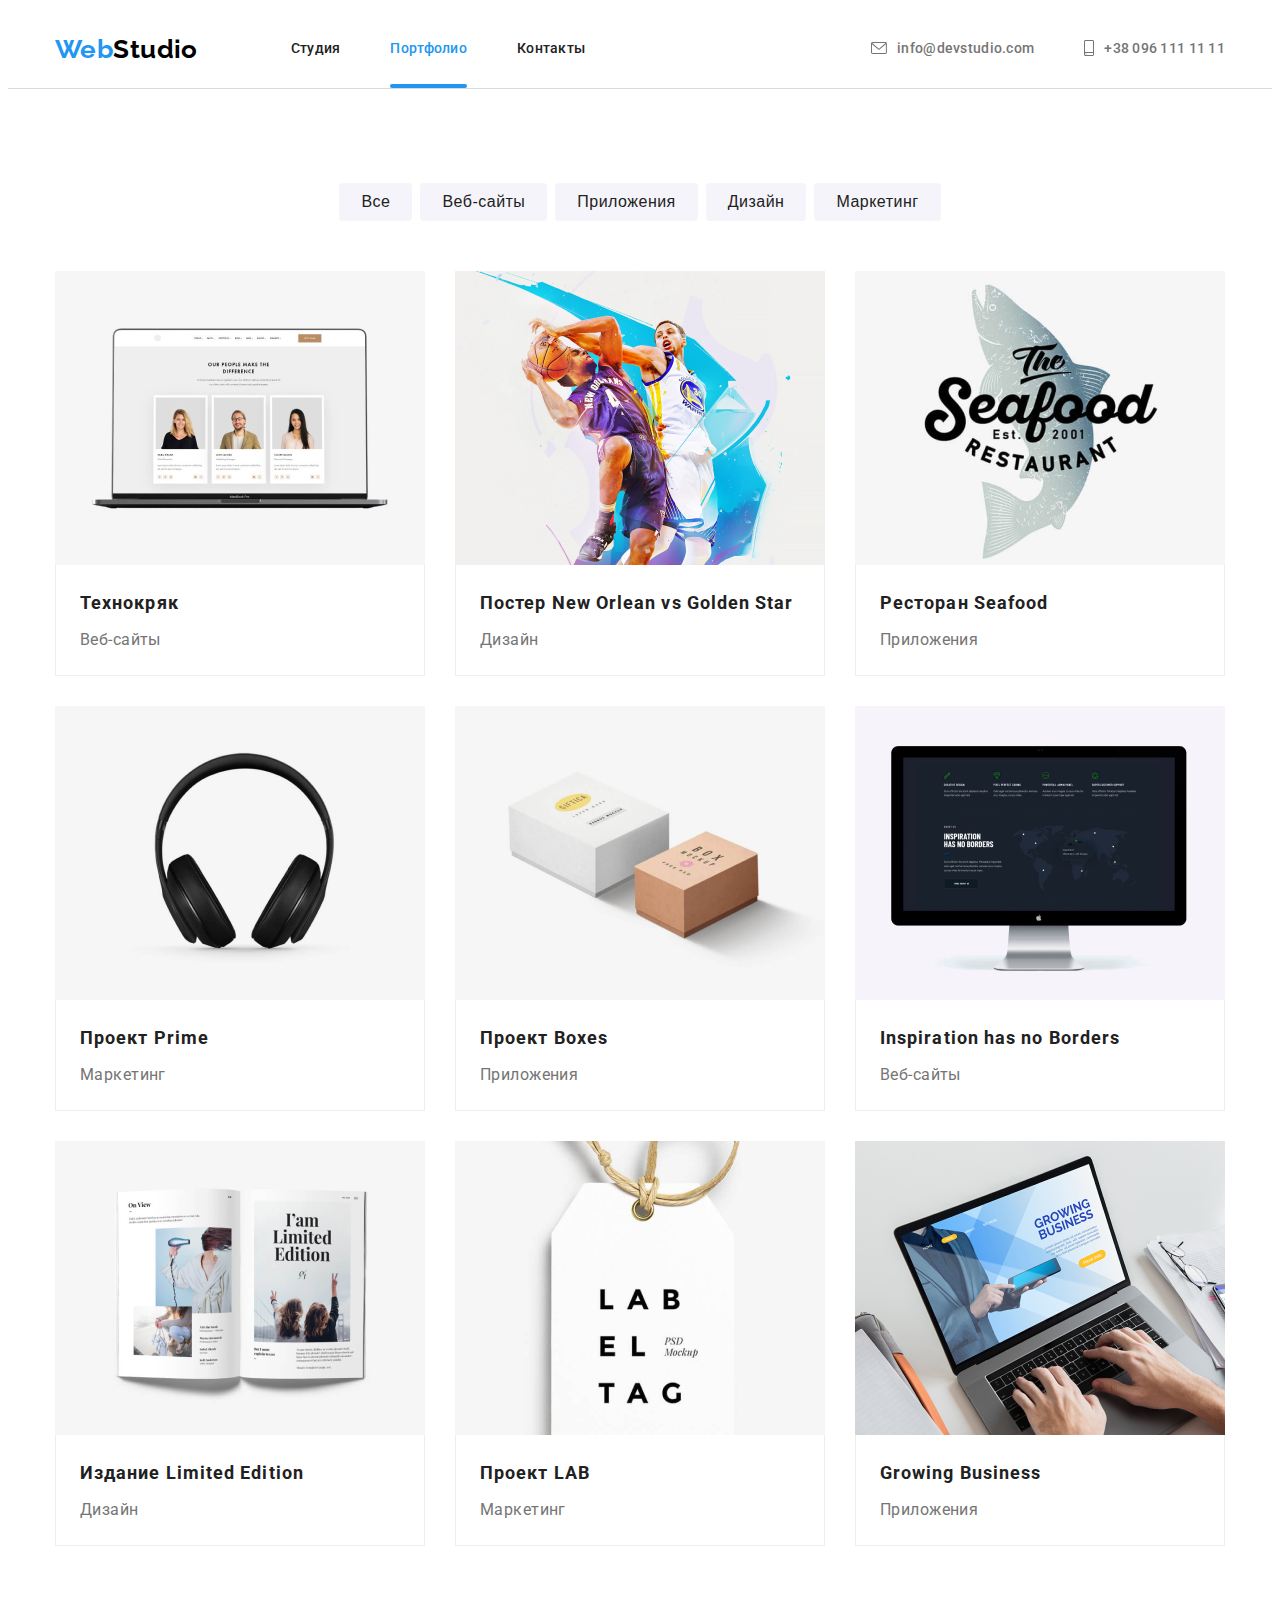
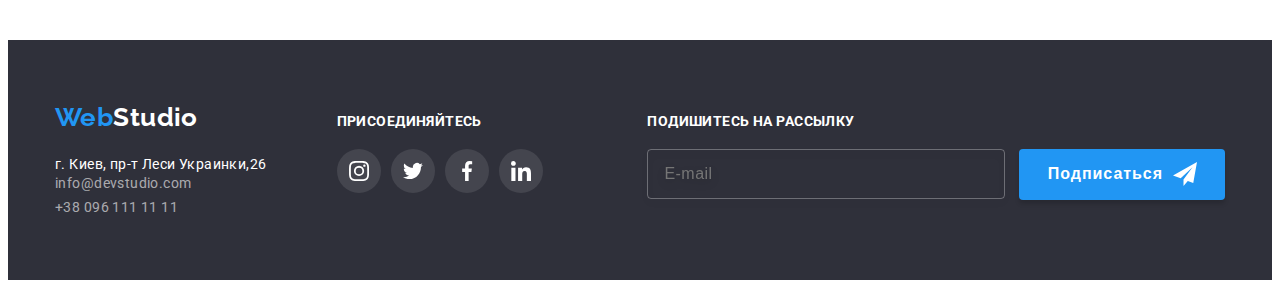
==== commit a7be078b: "fixed header, footer and portfolio gallery" ====
--- a/portfolio.html
+++ b/portfolio.html
@@ -15,7 +15,7 @@
         href="https://fonts.googleapis.com/css2?family=Oleo+Script&family=Raleway:wght@700&family=Roboto:wght@400;500;700;900&display=swap"
         rel="stylesheet">
 
-    <link rel="stylesheet" href="css/main.min.css">
+    <link rel="stylesheet" href="./css/main.min.css">
 </head>
 
 <body>
@@ -25,8 +25,8 @@
                 <a class="nav-logo link" lang="en" href="index.html"><span class="nav-logo__span">Web</span>Studio</a>
     
                 <ul class="nav-menu list">
-                    <li class="nav-menu__item"><a class="nav-menu__link link current" href="index.html">Студия</a></li>
-                    <li class="nav-menu__item"><a class="nav-menu__link link" href="portfolio.html">Портфолио</a></li>
+                    <li class="nav-menu__item"><a class="nav-menu__link link " href="index.html">Студия</a></li>
+                    <li class="nav-menu__item"><a class="nav-menu__link link current" href="portfolio.html">Портфолио</a></li>
                     <li class="nav-menu__item"><a class="nav-menu__link link" href="#contacts">Контакты</a></li>
                 </ul>
             </nav>
@@ -212,7 +212,7 @@
             <a class="logo-footer link" lang="en" href="index.html"><span class="logo-footer__span">Web</span>Studio</a>
         <address class="address">
             <ul class="address__list list">
-                <li class="addres__item"><a class="addres__link--map link" href="https://goo.gl/maps/f1McvQRz6KP4o4kd8" target="_blank"
+                <li class="addres__item"><a class="addres__link-map link" href="https://goo.gl/maps/f1McvQRz6KP4o4kd8" target="_blank"
                         rel="noopener noreferrer">г. Киев, пр-т Леси Украинки,26</a></li>
                 <li class="addres__item"><a class="addres__link link" href="mailto:info@devstudio.com">info@devstudio.com</a></li>
                 <li class="addres__item"><a class="addres__link link" href="tel:+380961111111">+38 096 111 11 11</a></li>
--- a/css/main.min.css
+++ b/css/main.min.css
@@ -1,2 +1,2 @@
-html{-webkit-box-sizing:border-box;box-sizing:border-box}*,*::after,*::before{-webkit-box-sizing:inherit;box-sizing:inherit}img{display:block}h1,h2,h3,h4,h5,h6,p{margin-top:0px;margin-bottom:0px}body{color:#757575;letter-spacing:0.03em;font-size:14px;font-family:"Roboto",sans-serif}.container{width:1200px;padding:0 15px;margin-left:auto;margin-right:auto}.list{list-style:none;padding:0;margin:0}.link{text-decoration:none}.visually-hidden{position:absolute;width:1px;height:1px;margin:-1px;border:0;padding:0;white-space:nowrap;-webkit-clip-path:inset(100%);clip-path:inset(100%);clip:rect(0 0 0 0);overflow:hidden}.current{position:relative;color:#2196F3}.header{border-bottom:1px solid rgba(0,0,0,0.14)}.header .container{display:-webkit-box;display:-ms-flexbox;display:flex;-webkit-box-align:center;-ms-flex-align:center;align-items:center;z-index:2}.nav{display:-webkit-box;display:-ms-flexbox;display:flex;-webkit-box-align:center;-ms-flex-align:center;align-items:center;z-index:2}.nav-menu{font-weight:500;letter-spacing:0.02em;display:-webkit-box;display:-ms-flexbox;display:flex;-webkit-box-align:center;-ms-flex-align:center;align-items:center}.nav-menu__item:not(:last-child){margin-right:50px}.nav-menu__link{display:block;padding-top:32px;padding-bottom:32px;color:#212121;-webkit-transition:color 250ms cubic-bezier(0.4, 0, 0.2, 1);transition:color 250ms cubic-bezier(0.4, 0, 0.2, 1)}.nav-menu__link:hover,.nav-menu__link:focus{color:#2196F3}.header-contacts{display:-webkit-box;display:-ms-flexbox;display:flex;-webkit-box-align:center;-ms-flex-align:center;align-items:center;margin-left:auto;letter-spacing:0.02em;font-weight:500}.header-contacts__link{display:-webkit-box;display:-ms-flexbox;display:flex;-webkit-box-align:center;-ms-flex-align:center;align-items:center;padding-top:32px;padding-bottom:32px;color:#757575;-webkit-transition:color 250ms cubic-bezier(0.4, 0, 0.2, 1);transition:color 250ms cubic-bezier(0.4, 0, 0.2, 1)}.header-contacts__link:hover,.header-contacts__link:focus{color:#2196F3}.header-contacts .header-contacts__item+.header-contacts__item{margin-left:50px}.header-contacts__icon{margin-right:10px;fill:currentColor}.current::after{position:absolute;display:block;content:"";bottom:0;left:0;width:100%;height:4px;border-radius:2px;background-color:#2196F3}.nav-logo{font-family:"Raleway",sans-serif;font-weight:700;font-size:26px;color:#000;padding-top:24px;padding-bottom:20px;margin-right:93px}.nav-logo__span{line-height:1.38;color:#2196F3}.hero{text-align:center;padding-top:200px;padding-bottom:200px;background:#2f303a;background-image:-webkit-gradient(linear, left top, right top, from(rgba(47,48,58,0.4)), to(rgba(47,48,58,0.4))),url(../images/backgrond-images/hero-bg.jpg);background-image:linear-gradient(to right, rgba(47,48,58,0.4), rgba(47,48,58,0.4)),url(../images/backgrond-images/hero-bg.jpg);background-repeat:no-repeat;background-position:center;background-size:cover;max-width:1600px;height:600px;margin-right:auto;margin-left:auto}.hero__title{width:696px;margin-right:auto;margin-left:auto;font-weight:900;font-size:44px;line-height:1.36;letter-spacing:0.06em;text-transform:uppercase;color:#fff}.modal-button{margin-top:32px;padding:10px 32px;border:0;cursor:pointer;font-weight:700;letter-spacing:0.06em;font-size:16px;line-height:1.88;color:#fff;background:#2196F3;-webkit-box-shadow:0px 4px 4px rgba(0,0,0,0.15);box-shadow:0px 4px 4px rgba(0,0,0,0.15);border-radius:4px;-webkit-transition:background-color 250ms cubic-bezier(0.4, 0, 0.2, 1);transition:background-color 250ms cubic-bezier(0.4, 0, 0.2, 1)}.modal-button:hover,.modal-button:focus{background-color:#188CE8}.backdrop{opacity:1;position:fixed;top:0;right:0;z-index:3;background-color:rgba(0,0,0,0.2);height:100%;width:100%;-webkit-backdrop-filter:blur(5px);backdrop-filter:blur(5px);-webkit-transition:opacity 250ms cubic-bezier(0.4, 0, 0.2, 1);transition:opacity 250ms cubic-bezier(0.4, 0, 0.2, 1)}.backdrop.is-hidden{opacity:0;pointer-events:none}.modal-wrapper{position:absolute;background-color:#fff;width:528px;height:581px;top:50%;left:50%;padding:40px;-webkit-transform:translate(-50%, -50%) scale(1);transform:translate(-50%, -50%) scale(1);-webkit-box-shadow:0px 1px 3px rgba(0,0,0,0.12),0px 1px 1px rgba(0,0,0,0.14),0px 2px 1px rgba(0,0,0,0.2);box-shadow:0px 1px 3px rgba(0,0,0,0.12),0px 1px 1px rgba(0,0,0,0.14),0px 2px 1px rgba(0,0,0,0.2);border-radius:4px}.backdrop.is-hidden .modal-wrapper{-webkit-transform:translate(-50%, -50%) scale(0.9);transform:translate(-50%, -50%) scale(0.9);-webkit-transition:-webkit-transform 250ms cubic-bezier(0.4, 0, 0.2, 1);transition:-webkit-transform 250ms cubic-bezier(0.4, 0, 0.2, 1);transition:transform 250ms cubic-bezier(0.4, 0, 0.2, 1);transition:transform 250ms cubic-bezier(0.4, 0, 0.2, 1), -webkit-transform 250ms cubic-bezier(0.4, 0, 0.2, 1)}.modal-wrapper__close-button{display:-webkit-box;display:-ms-flexbox;display:flex;-webkit-box-align:center;-ms-flex-align:center;align-items:center;-webkit-box-pack:center;-ms-flex-pack:center;justify-content:center;position:absolute;top:8px;right:8px;cursor:pointer;width:30px;height:30px;color:#000;background-color:#fff;border:1px solid rgba(0,0,0,0.1);border-radius:50%;-webkit-transition:-webkit-box-shadow 250ms cubic-bezier(0.4, 0, 0.2, 1);transition:-webkit-box-shadow 250ms cubic-bezier(0.4, 0, 0.2, 1);transition:box-shadow 250ms cubic-bezier(0.4, 0, 0.2, 1);transition:box-shadow 250ms cubic-bezier(0.4, 0, 0.2, 1), -webkit-box-shadow 250ms cubic-bezier(0.4, 0, 0.2, 1)}.modal-wrapper__close-button:hover .modal-wrapper__close-icon,.modal-wrapper__close-button:focus .modal-wrapper__close-icon{fill:#188CE8}.modal-wrapper__close-button:hover,.modal-wrapper__close-button:focus{-webkit-box-shadow:0px 1px 3px rgba(0,0,0,0.12),0px 1px 1px rgba(0,0,0,0.14),0px 2px 1px rgba(0,0,0,0.2);box-shadow:0px 1px 3px rgba(0,0,0,0.12),0px 1px 1px rgba(0,0,0,0.14),0px 2px 1px rgba(0,0,0,0.2)}.modal-wrapper__close-icon{fill:currentColor;-webkit-transition:fill 250ms cubic-bezier(0.4, 0, 0.2, 1);transition:fill 250ms cubic-bezier(0.4, 0, 0.2, 1)}.modal-wrapper__title{text-align:center;font-size:20px;line-height:1.15;font-weight:700;color:#212121;margin-bottom:12px}.modal-form{width:450px;margin-right:auto;margin-left:auto}.modal-form__field{position:relative;display:-webkit-box;display:-ms-flexbox;display:flex;-webkit-box-orient:vertical;-webkit-box-direction:normal;-ms-flex-direction:column;flex-direction:column;text-align:start;margin-bottom:10px;-webkit-transition:border-color 250ms cubic-bezier(0.4, 0, 0.2, 1);transition:border-color 250ms cubic-bezier(0.4, 0, 0.2, 1)}.modal-form__field-last{display:-webkit-box;display:-ms-flexbox;display:flex;-webkit-box-orient:vertical;-webkit-box-direction:normal;-ms-flex-direction:column;flex-direction:column;text-align:start;margin-bottom:20px}.modal-form__label{font-weight:400;font-size:12px;letter-spacing:0.01em;margin-bottom:4px}.modal-form__input{width:100%;height:40px;padding:11px 12px 11px 30px;cursor:pointer;font-size:16px;font-weight:400;outline:transparent;border:1px solid rgba(33,33,33,0.2);border-radius:4px;-webkit-transition:border-color 250ms cubic-bezier(0.4, 0, 0.2, 1);transition:border-color 250ms cubic-bezier(0.4, 0, 0.2, 1)}.modal-form__input:hover,.modal-form__input:focus{border:1px solid #2196F3}.modal-form__icon-input{position:absolute;top:32px;left:15px;fill:#212121;-webkit-transition:fill 250ms cubic-bezier(0.4, 0, 0.2, 1);transition:fill 250ms cubic-bezier(0.4, 0, 0.2, 1)}.modal-form__field:focus-within .modal-form__input,.modal-form__field:hover .modal-form__input{border:1px solid #188CE8}.modal-form__field:focus-within .modal-form__icon-input,.modal-form__field:hover .modal-form__icon-input{fill:#188CE8}.modal-form__textarea{cursor:pointer;width:100%;height:120px;padding:12px 16px;color:#212121;outline:transparent;resize:none;border:1px solid rgba(33,33,33,0.2);border-radius:4px;-webkit-transition:border-color 250ms cubic-bezier(0.4, 0, 0.2, 1);transition:border-color 250ms cubic-bezier(0.4, 0, 0.2, 1)}.modal-form__textarea:focus-within,.modal-form__textarea:hover{border:1px solid #188CE8}.modal-form__textarea::-webkit-input-placeholder{color:rgba(117,117,117,0.5)}.modal-form__textarea:-ms-input-placeholder{color:rgba(117,117,117,0.5)}.modal-form__textarea::-ms-input-placeholder{color:rgba(117,117,117,0.5)}.modal-form__textarea::placeholder{color:rgba(117,117,117,0.5)}.modal-form__btn-submit{cursor:pointer;margin-top:30px;padding:10px 55px;margin-right:auto;margin-left:auto;border:none;background-color:#2196F3;color:#fff;-webkit-box-shadow:0px 4px 4px rgba(0,0,0,0.15);box-shadow:0px 4px 4px rgba(0,0,0,0.15);border-radius:4px;font-size:16px;line-height:1.88;font-weight:700;letter-spacing:0.06em;-webkit-transition:background-color 250ms cubic-bezier(0.4, 0, 0.2, 1);transition:background-color 250ms cubic-bezier(0.4, 0, 0.2, 1)}.modal-form__btn-submit:hover,.modal-form__btn-submit:focus{background-color:#188CE8}.modal-checkbox__link{font-weight:400;line-height:1.71;-webkit-text-decoration-line:underline;text-decoration-line:underline;color:#2196F3}.modal-checkbox__input:checked+.modal-checkbox__policy-box::before{background-color:#2196F3;border-color:#2196F3;background-image:url(../images/Icons/chekbox-icon.svg);background-repeat:no-repeat;background-position:center;background-size:contain}.modal-checkbox__policy-box{cursor:pointer;position:relative;line-height:1.71}.modal-checkbox__policy-box::before{display:block;position:absolute;content:'';top:0;left:-23px;width:16px;height:16px;border:2px solid #212121;border-radius:2px;-webkit-transition:250ms cubic-bezier(0.4, 0, 0.2, 1);transition:250ms cubic-bezier(0.4, 0, 0.2, 1)}.modal-checkbox__input:hover+.modal-checkbox__policy-box::before,.modal-checkbox__input:focus+.modal-checkbox__policy-box::before{border-color:#188CE8}.modal-checkbox__input:checked+.modal-checkbox__policy-box::before{background-color:#2196F3;border-color:#2196F3;background-image:url(../images/Icons/chekbox-icon.svg);background-repeat:no-repeat;background-position:center;background-size:contain}.benefits{padding-top:94px;padding-bottom:94px}.benefits__list{display:-webkit-box;display:-ms-flexbox;display:flex}.benefits__item{width:270px}.benefits__item:not(:last-child){margin-right:30px}.benefits__before{display:block;height:120px;padding:25px 100px;margin-bottom:30px;background-color:#F5F4FA}.benefits__icon{width:70px;height:70px}.benefits__title{font-size:14px;font-weight:700;line-height:1.14;text-transform:uppercase;margin-bottom:10px;color:#212121}.benefits__descr{line-height:1.71}.works{padding-bottom:94px}.works__list{display:-webkit-box;display:-ms-flexbox;display:flex}.works__item{position:relative;z-index:0}.works__item:not(:last-child){margin-right:30px}.works__title{text-align:center;font-weight:700;font-size:36px;margin-bottom:50px;color:#212121}.works__thumb-title{display:-webkit-box;display:-ms-flexbox;display:flex;-webkit-box-pack:center;-ms-flex-pack:center;justify-content:center;-webkit-box-align:center;-ms-flex-align:center;align-items:center;position:absolute;bottom:0;right:0;width:100%;height:70px;font-weight:700;font-size:14px;line-height:1.14;text-transform:uppercase;color:#fff;background-color:rgba(47,48,58,0.8)}.team{padding-top:94px;padding-bottom:94px;background-color:#F5F4FA}.team__list{display:-webkit-box;display:-ms-flexbox;display:flex}.team__title{margin-bottom:50px;text-align:center;font-weight:700;font-size:36px;color:#212121}.team__item{text-align:center;background-color:#fff;-webkit-box-shadow:0px 1px 3px rgba(0,0,0,0.12),0px 1px 1px rgba(0,0,0,0.14),0px 2px 1px rgba(0,0,0,0.2);box-shadow:0px 1px 3px rgba(0,0,0,0.12),0px 1px 1px rgba(0,0,0,0.14),0px 2px 1px rgba(0,0,0,0.2);border-radius:0px 0px 4px 4px}.team__item:not(:last-child){margin-right:30px}.team__player-title{margin-bottom:10px;font-size:16px;font-weight:500;color:#212121}.team__player-descr{font-size:16px;margin-bottom:16px}.team__frame{padding:30px 0}.social{display:-webkit-box;display:-ms-flexbox;display:flex;-webkit-box-pack:center;-ms-flex-pack:center;justify-content:center}.social__link{display:-webkit-box;display:-ms-flexbox;display:flex;-webkit-box-pack:center;-ms-flex-pack:center;justify-content:center;-webkit-box-align:center;-ms-flex-align:center;align-items:center;width:44px;height:44px;border-radius:50%;color:#AFB1B8;-webkit-transition:color 250ms cubic-bezier(0.4, 0, 0.2, 1),background-color 250ms cubic-bezier(0.4, 0, 0.2, 1);transition:color 250ms cubic-bezier(0.4, 0, 0.2, 1),background-color 250ms cubic-bezier(0.4, 0, 0.2, 1)}.social__link:hover,.social__link:focus{background-color:#2196F3;color:#fff}.social__icon{width:20px;height:20px;fill:currentColor}.social__item:not(:last-child){margin-right:10px}.partner{padding-bottom:94px;padding-top:94px}.partner__title{margin-bottom:50px;text-align:center;font-weight:700;font-size:36px;color:#212121}.partner__link{display:-webkit-box;display:-ms-flexbox;display:flex;-webkit-box-pack:center;-ms-flex-pack:center;justify-content:center;-webkit-box-align:center;-ms-flex-align:center;align-items:center;width:170px;height:92px;border:1px solid #AFB1B8;border-radius:4px;color:#AFB1B8;-webkit-transition:color 250ms cubic-bezier(0.4, 0, 0.2, 1),border-color 250ms cubic-bezier(0.4, 0, 0.2, 1);transition:color 250ms cubic-bezier(0.4, 0, 0.2, 1),border-color 250ms cubic-bezier(0.4, 0, 0.2, 1)}.partner__link:hover,.partner__link:focus{color:#2196F3;border:1px solid #2196F3}.partner__list{display:-webkit-box;display:-ms-flexbox;display:flex}.partner__item:not(:last-child){margin-right:30px}.partner__icon{width:106px;height:60px;fill:currentColor}.footer{background:#2f303a;padding:60px 0}.footer .container{display:-webkit-box;display:-ms-flexbox;display:flex;-webkit-box-align:baseline;-ms-flex-align:baseline;align-items:baseline}.footer__item:first-child{margin-right:70px}.footer__item:last-child{margin-left:auto}.logo-footer{font-family:"Raleway",sans-serif;font-weight:700;font-size:26px;color:#fff}.logo-footer__span{line-height:1.38;color:#2196F3}.address{margin-top:20px}.address__list{font-style:normal}.address__item:not(:last-child){margin-bottom:9px}.address__link{line-height:1.71;color:rgba(255,255,255,0.6)}.address__link:hover,.address__link:focus{color:#2196F3;-webkit-transition:color 250ms cubic-bezier(0.4, 0, 0.2, 1);transition:color 250ms cubic-bezier(0.4, 0, 0.2, 1)}.address__link--map{color:#fff}.social-footer__title{margin-bottom:20px;font-size:14px;line-height:1.15;letter-spacing:0.03em;text-transform:uppercase;font-weight:700;color:#fff}.social__link--bg{color:#fff;background-color:rgba(255,255,255,0.1)}.subscribe__title{font-weight:700;text-transform:uppercase;color:#fff;margin-bottom:20px}.subscribe_form{margin:0;padding:0}.subscribe__input{cursor:pointer;font-size:16px;line-height:1.25;color:#fff;letter-spacing:0.03em;width:358px;height:50px;background-color:transparent;margin-right:10px;padding:15px 16px;outline:transparent;border:1px solid rgba(255,255,255,0.3);-webkit-filter:drop-shadow(0px 4px 4px rgba(0,0,0,0.15));filter:drop-shadow(0px 4px 4px rgba(0,0,0,0.15));border-radius:4px;-webkit-transition:border-color 250ms cubic-bezier(0.4, 0, 0.2, 1);transition:border-color 250ms cubic-bezier(0.4, 0, 0.2, 1)}.subscribe__input:focus-within{border:1px solid #2196F3}.subscribe__btn{position:relative;margin:0;font-weight:700;font-size:16px;line-height:1.9;letter-spacing:0.06em;cursor:pointer;padding:10px 62px 10px 29px;color:#fff;border:none;background:#2196F3;-webkit-box-shadow:0px 4px 4px rgba(0,0,0,0.15);box-shadow:0px 4px 4px rgba(0,0,0,0.15);border-radius:4px;-webkit-transition:background-color 250ms cubic-bezier(0.4, 0, 0.2, 1);transition:background-color 250ms cubic-bezier(0.4, 0, 0.2, 1)}.subscribe__btn:hover,.subscribe__btn:focus{background-color:#188CE8}.subscribe__icon{position:absolute;top:13px;right:28px;width:24px;height:24px;margin-left:10px;fill:#fff}.portfolio{padding-top:94px;padding-bottom:94px}.portfolio-menu{display:-webkit-box;display:-ms-flexbox;display:flex;-webkit-box-pack:center;-ms-flex-pack:center;justify-content:center;margin-bottom:50px}.portfolio-menu__item:not(:last-child){margin-right:8px}.portfolio-menu__btn{padding:6px 22px;font-weight:500;font-size:16px;line-height:1.62;letter-spacing:0.03em;cursor:pointer;border:0;border-radius:4px;background:#F5F4FA;color:#212121;-webkit-transition:color 250ms cubic-bezier(0.4, 0, 0.2, 1),background-color 250ms cubic-bezier(0.4, 0, 0.2, 1),-webkit-box-shadow 250ms cubic-bezier(0.4, 0, 0.2, 1);transition:color 250ms cubic-bezier(0.4, 0, 0.2, 1),background-color 250ms cubic-bezier(0.4, 0, 0.2, 1),-webkit-box-shadow 250ms cubic-bezier(0.4, 0, 0.2, 1);transition:color 250ms cubic-bezier(0.4, 0, 0.2, 1),background-color 250ms cubic-bezier(0.4, 0, 0.2, 1),box-shadow 250ms cubic-bezier(0.4, 0, 0.2, 1);transition:color 250ms cubic-bezier(0.4, 0, 0.2, 1),background-color 250ms cubic-bezier(0.4, 0, 0.2, 1),box-shadow 250ms cubic-bezier(0.4, 0, 0.2, 1),-webkit-box-shadow 250ms cubic-bezier(0.4, 0, 0.2, 1)}.portfolio-menu__btn:hover,.portfolio-menu__btn:focus{background-color:#2196F3;color:#fff;-webkit-box-shadow:0px 3px 1px rgba(0,0,0,0.1),0px 1px 2px rgba(0,0,0,0.08),0px 2px 2px rgba(0,0,0,0.12);box-shadow:0px 3px 1px rgba(0,0,0,0.1),0px 1px 2px rgba(0,0,0,0.08),0px 2px 2px rgba(0,0,0,0.12)}.portfolio-galery{display:-webkit-box;display:-ms-flexbox;display:flex;-webkit-box-orient:horizontal;-webkit-box-direction:normal;-ms-flex-direction:row;flex-direction:row;-ms-flex-wrap:wrap;flex-wrap:wrap}.portfolio-galery__item{margin-right:30px;width:370px}.portfolio-galery__item:nth-child(3n){margin-right:0}.portfolio-galery__item:not(:nth-last-child(-n+3)){margin-bottom:30px}.portfolio-galery__link{display:block;-webkit-transition:-webkit-box-shadow 250ms cubic-bezier(0.4, 0, 0.2, 1);transition:-webkit-box-shadow 250ms cubic-bezier(0.4, 0, 0.2, 1);transition:box-shadow 250ms cubic-bezier(0.4, 0, 0.2, 1);transition:box-shadow 250ms cubic-bezier(0.4, 0, 0.2, 1), -webkit-box-shadow 250ms cubic-bezier(0.4, 0, 0.2, 1)}.portfolio-galery__link:hover,.portfolio-galery__link:focus{-webkit-box-shadow:0px 1px 1px rgba(0,0,0,0.12),0px 4px 4px rgba(0,0,0,0.06),1px 4px 6px rgba(0,0,0,0.16);box-shadow:0px 1px 1px rgba(0,0,0,0.12),0px 4px 4px rgba(0,0,0,0.06),1px 4px 6px rgba(0,0,0,0.16)}.card{border:1px solid #EEEEEE;border-top:none;padding:20px 24px}.card .card__title{margin-bottom:4px;font-weight:700;font-size:18px;line-height:2;letter-spacing:0.06em;color:var(--text-color-h)}.card .card__group{font-weight:400;font-size:16px;line-height:1.88;color:var(--text-color-primary)}.portfolio-galery__thumb{position:relative;overflow:hidden}.portfolio-galery__overlay{position:absolute;top:0;left:0;font-weight:400;font-size:18px;line-height:1.56;padding:63px 24px;color:var(--theme-color-light);background-color:rgba(33,150,243,0.9);height:100%;width:100%;-webkit-transform:translateY(100%);transform:translateY(100%);-webkit-transition:-webkit-transform 250ms cubic-bezier(0.4, 0, 0.2, 1);transition:-webkit-transform 250ms cubic-bezier(0.4, 0, 0.2, 1);transition:transform 250ms cubic-bezier(0.4, 0, 0.2, 1);transition:transform 250ms cubic-bezier(0.4, 0, 0.2, 1), -webkit-transform 250ms cubic-bezier(0.4, 0, 0.2, 1)}.portfolio-galery__link:hover .portfolio-galery__overlay,.portfolio-galery__link:focus .portfolio-galery__overlay{-webkit-transform:translateY(0);transform:translateY(0)}
+html{-webkit-box-sizing:border-box;box-sizing:border-box}*,*::after,*::before{-webkit-box-sizing:inherit;box-sizing:inherit}img{display:block}h1,h2,h3,h4,h5,h6,p{margin-top:0px;margin-bottom:0px}body{color:#757575;letter-spacing:0.03em;font-size:14px;font-family:"Roboto",sans-serif}.container{width:1200px;padding:0 15px;margin-left:auto;margin-right:auto}.list{list-style:none;padding:0;margin:0}.link{text-decoration:none}.visually-hidden{position:absolute;width:1px;height:1px;margin:-1px;border:0;padding:0;white-space:nowrap;-webkit-clip-path:inset(100%);clip-path:inset(100%);clip:rect(0 0 0 0);overflow:hidden}.header{border-bottom:1px solid rgba(0,0,0,0.14)}.header .container{display:-webkit-box;display:-ms-flexbox;display:flex;-webkit-box-align:center;-ms-flex-align:center;align-items:center;z-index:2}.nav{display:-webkit-box;display:-ms-flexbox;display:flex;-webkit-box-align:center;-ms-flex-align:center;align-items:center;z-index:2}.nav-menu{font-weight:500;letter-spacing:0.02em;display:-webkit-box;display:-ms-flexbox;display:flex;-webkit-box-align:center;-ms-flex-align:center;align-items:center}.nav-menu__item:not(:last-child){margin-right:50px}.nav-menu__link{display:block;padding-top:32px;padding-bottom:32px;color:#212121;-webkit-transition:color 250ms cubic-bezier(0.4, 0, 0.2, 1);transition:color 250ms cubic-bezier(0.4, 0, 0.2, 1)}.nav-menu__link:hover,.nav-menu__link:focus{color:#2196F3}.header-contacts{display:-webkit-box;display:-ms-flexbox;display:flex;-webkit-box-align:center;-ms-flex-align:center;align-items:center;margin-left:auto;letter-spacing:0.02em;font-weight:500}.header-contacts__link{display:-webkit-box;display:-ms-flexbox;display:flex;-webkit-box-align:center;-ms-flex-align:center;align-items:center;padding-top:32px;padding-bottom:32px;color:#757575;-webkit-transition:color 250ms cubic-bezier(0.4, 0, 0.2, 1);transition:color 250ms cubic-bezier(0.4, 0, 0.2, 1)}.header-contacts__link:hover,.header-contacts__link:focus{color:#2196F3}.header-contacts .header-contacts__item+.header-contacts__item{margin-left:50px}.header-contacts__icon{margin-right:10px;fill:currentColor}.current{position:relative;color:#2196F3}.current::after{position:absolute;display:block;content:"";bottom:0;left:0;width:100%;height:4px;border-radius:2px;background-color:#2196F3}.nav-logo{font-family:"Raleway",sans-serif;font-weight:700;font-size:26px;color:#000;padding-top:24px;padding-bottom:20px;margin-right:93px}.nav-logo__span{line-height:1.38;color:#2196F3}.hero{text-align:center;padding-top:200px;padding-bottom:200px;background:#2f303a;background-image:-webkit-gradient(linear, left top, right top, from(rgba(47,48,58,0.4)), to(rgba(47,48,58,0.4))),url(../images/backgrond-images/hero-bg.jpg);background-image:linear-gradient(to right, rgba(47,48,58,0.4), rgba(47,48,58,0.4)),url(../images/backgrond-images/hero-bg.jpg);background-repeat:no-repeat;background-position:center;background-size:cover;max-width:1600px;height:600px;margin-right:auto;margin-left:auto}.hero__title{width:696px;margin-right:auto;margin-left:auto;font-weight:900;font-size:44px;line-height:1.36;letter-spacing:0.06em;text-transform:uppercase;color:#fff}.modal-button{margin-top:32px;padding:10px 32px;border:0;cursor:pointer;font-weight:700;letter-spacing:0.06em;font-size:16px;line-height:1.88;color:#fff;background:#2196F3;-webkit-box-shadow:0px 4px 4px rgba(0,0,0,0.15);box-shadow:0px 4px 4px rgba(0,0,0,0.15);border-radius:4px;-webkit-transition:background-color 250ms cubic-bezier(0.4, 0, 0.2, 1);transition:background-color 250ms cubic-bezier(0.4, 0, 0.2, 1)}.modal-button:hover,.modal-button:focus{background-color:#188CE8}.backdrop{opacity:1;position:fixed;top:0;right:0;z-index:3;background-color:rgba(0,0,0,0.2);height:100%;width:100%;-webkit-backdrop-filter:blur(5px);backdrop-filter:blur(5px);-webkit-transition:opacity 250ms cubic-bezier(0.4, 0, 0.2, 1);transition:opacity 250ms cubic-bezier(0.4, 0, 0.2, 1)}.backdrop.is-hidden{opacity:0;pointer-events:none}.modal-wrapper{position:absolute;background-color:#fff;width:528px;height:581px;top:50%;left:50%;padding:40px;-webkit-transform:translate(-50%, -50%) scale(1);transform:translate(-50%, -50%) scale(1);-webkit-box-shadow:0px 1px 3px rgba(0,0,0,0.12),0px 1px 1px rgba(0,0,0,0.14),0px 2px 1px rgba(0,0,0,0.2);box-shadow:0px 1px 3px rgba(0,0,0,0.12),0px 1px 1px rgba(0,0,0,0.14),0px 2px 1px rgba(0,0,0,0.2);border-radius:4px}.backdrop.is-hidden .modal-wrapper{-webkit-transform:translate(-50%, -50%) scale(0.9);transform:translate(-50%, -50%) scale(0.9);-webkit-transition:-webkit-transform 250ms cubic-bezier(0.4, 0, 0.2, 1);transition:-webkit-transform 250ms cubic-bezier(0.4, 0, 0.2, 1);transition:transform 250ms cubic-bezier(0.4, 0, 0.2, 1);transition:transform 250ms cubic-bezier(0.4, 0, 0.2, 1), -webkit-transform 250ms cubic-bezier(0.4, 0, 0.2, 1)}.modal-wrapper__close-button{display:-webkit-box;display:-ms-flexbox;display:flex;-webkit-box-align:center;-ms-flex-align:center;align-items:center;-webkit-box-pack:center;-ms-flex-pack:center;justify-content:center;position:absolute;top:8px;right:8px;cursor:pointer;width:30px;height:30px;color:#000;background-color:#fff;border:1px solid rgba(0,0,0,0.1);border-radius:50%;-webkit-transition:-webkit-box-shadow 250ms cubic-bezier(0.4, 0, 0.2, 1);transition:-webkit-box-shadow 250ms cubic-bezier(0.4, 0, 0.2, 1);transition:box-shadow 250ms cubic-bezier(0.4, 0, 0.2, 1);transition:box-shadow 250ms cubic-bezier(0.4, 0, 0.2, 1), -webkit-box-shadow 250ms cubic-bezier(0.4, 0, 0.2, 1)}.modal-wrapper__close-button:hover .modal-wrapper__close-icon,.modal-wrapper__close-button:focus .modal-wrapper__close-icon{fill:#188CE8}.modal-wrapper__close-button:hover,.modal-wrapper__close-button:focus{-webkit-box-shadow:0px 1px 3px rgba(0,0,0,0.12),0px 1px 1px rgba(0,0,0,0.14),0px 2px 1px rgba(0,0,0,0.2);box-shadow:0px 1px 3px rgba(0,0,0,0.12),0px 1px 1px rgba(0,0,0,0.14),0px 2px 1px rgba(0,0,0,0.2)}.modal-wrapper__close-icon{fill:currentColor;-webkit-transition:fill 250ms cubic-bezier(0.4, 0, 0.2, 1);transition:fill 250ms cubic-bezier(0.4, 0, 0.2, 1)}.modal-wrapper__title{text-align:center;font-size:20px;line-height:1.15;font-weight:700;color:#212121;margin-bottom:12px}.modal-form{width:450px;margin-right:auto;margin-left:auto}.modal-form__field{position:relative;display:-webkit-box;display:-ms-flexbox;display:flex;-webkit-box-orient:vertical;-webkit-box-direction:normal;-ms-flex-direction:column;flex-direction:column;text-align:start;margin-bottom:10px;-webkit-transition:border-color 250ms cubic-bezier(0.4, 0, 0.2, 1);transition:border-color 250ms cubic-bezier(0.4, 0, 0.2, 1)}.modal-form__field-last{display:-webkit-box;display:-ms-flexbox;display:flex;-webkit-box-orient:vertical;-webkit-box-direction:normal;-ms-flex-direction:column;flex-direction:column;text-align:start;margin-bottom:20px}.modal-form__label{font-weight:400;font-size:12px;letter-spacing:0.01em;margin-bottom:4px}.modal-form__input{width:100%;height:40px;padding:11px 12px 11px 30px;cursor:pointer;font-size:16px;font-weight:400;outline:transparent;border:1px solid rgba(33,33,33,0.2);border-radius:4px;-webkit-transition:border-color 250ms cubic-bezier(0.4, 0, 0.2, 1);transition:border-color 250ms cubic-bezier(0.4, 0, 0.2, 1)}.modal-form__input:hover,.modal-form__input:focus{border:1px solid #2196F3}.modal-form__icon-input{position:absolute;top:32px;left:15px;fill:#212121;-webkit-transition:fill 250ms cubic-bezier(0.4, 0, 0.2, 1);transition:fill 250ms cubic-bezier(0.4, 0, 0.2, 1)}.modal-form__field:focus-within .modal-form__input,.modal-form__field:hover .modal-form__input{border:1px solid #188CE8}.modal-form__field:focus-within .modal-form__icon-input,.modal-form__field:hover .modal-form__icon-input{fill:#188CE8}.modal-form__textarea{cursor:pointer;width:100%;height:120px;padding:12px 16px;color:#212121;outline:transparent;resize:none;border:1px solid rgba(33,33,33,0.2);border-radius:4px;-webkit-transition:border-color 250ms cubic-bezier(0.4, 0, 0.2, 1);transition:border-color 250ms cubic-bezier(0.4, 0, 0.2, 1)}.modal-form__textarea:focus-within,.modal-form__textarea:hover{border:1px solid #188CE8}.modal-form__textarea::-webkit-input-placeholder{color:rgba(117,117,117,0.5)}.modal-form__textarea:-ms-input-placeholder{color:rgba(117,117,117,0.5)}.modal-form__textarea::-ms-input-placeholder{color:rgba(117,117,117,0.5)}.modal-form__textarea::placeholder{color:rgba(117,117,117,0.5)}.modal-form__btn-submit{cursor:pointer;margin-top:30px;padding:10px 55px;margin-right:auto;margin-left:auto;border:none;background-color:#2196F3;color:#fff;-webkit-box-shadow:0px 4px 4px rgba(0,0,0,0.15);box-shadow:0px 4px 4px rgba(0,0,0,0.15);border-radius:4px;font-size:16px;line-height:1.88;font-weight:700;letter-spacing:0.06em;-webkit-transition:background-color 250ms cubic-bezier(0.4, 0, 0.2, 1);transition:background-color 250ms cubic-bezier(0.4, 0, 0.2, 1)}.modal-form__btn-submit:hover,.modal-form__btn-submit:focus{background-color:#188CE8}.modal-checkbox__link{font-weight:400;line-height:1.71;-webkit-text-decoration-line:underline;text-decoration-line:underline;color:#2196F3}.modal-checkbox__input:checked+.modal-checkbox__policy-box::before{background-color:#2196F3;border-color:#2196F3;background-image:url(../images/Icons/chekbox-icon.svg);background-repeat:no-repeat;background-position:center;background-size:contain}.modal-checkbox__policy-box{cursor:pointer;position:relative;line-height:1.71}.modal-checkbox__policy-box::before{display:block;position:absolute;content:'';top:0;left:-23px;width:16px;height:16px;border:2px solid #212121;border-radius:2px;-webkit-transition:250ms cubic-bezier(0.4, 0, 0.2, 1);transition:250ms cubic-bezier(0.4, 0, 0.2, 1)}.modal-checkbox__input:hover+.modal-checkbox__policy-box::before,.modal-checkbox__input:focus+.modal-checkbox__policy-box::before{border-color:#188CE8}.modal-checkbox__input:checked+.modal-checkbox__policy-box::before{background-color:#2196F3;border-color:#2196F3;background-image:url(../images/Icons/chekbox-icon.svg);background-repeat:no-repeat;background-position:center;background-size:contain}.benefits{padding-top:94px;padding-bottom:94px}.benefits__list{display:-webkit-box;display:-ms-flexbox;display:flex}.benefits__item{width:270px}.benefits__item:not(:last-child){margin-right:30px}.benefits__before{display:block;height:120px;padding:25px 100px;margin-bottom:30px;background-color:#F5F4FA}.benefits__icon{width:70px;height:70px}.benefits__title{font-size:14px;font-weight:700;line-height:1.14;text-transform:uppercase;margin-bottom:10px;color:#212121}.benefits__descr{line-height:1.71}.works{padding-bottom:94px}.works__list{display:-webkit-box;display:-ms-flexbox;display:flex}.works__item{position:relative;z-index:0}.works__item:not(:last-child){margin-right:30px}.works__title{text-align:center;font-weight:700;font-size:36px;margin-bottom:50px;color:#212121}.works__thumb-title{display:-webkit-box;display:-ms-flexbox;display:flex;-webkit-box-pack:center;-ms-flex-pack:center;justify-content:center;-webkit-box-align:center;-ms-flex-align:center;align-items:center;position:absolute;bottom:0;right:0;width:100%;height:70px;font-weight:700;font-size:14px;line-height:1.14;text-transform:uppercase;color:#fff;background-color:rgba(47,48,58,0.8)}.team{padding-top:94px;padding-bottom:94px;background-color:#F5F4FA}.team__list{display:-webkit-box;display:-ms-flexbox;display:flex}.team__title{margin-bottom:50px;text-align:center;font-weight:700;font-size:36px;color:#212121}.team__item{text-align:center;background-color:#fff;-webkit-box-shadow:0px 1px 3px rgba(0,0,0,0.12),0px 1px 1px rgba(0,0,0,0.14),0px 2px 1px rgba(0,0,0,0.2);box-shadow:0px 1px 3px rgba(0,0,0,0.12),0px 1px 1px rgba(0,0,0,0.14),0px 2px 1px rgba(0,0,0,0.2);border-radius:0px 0px 4px 4px}.team__item:not(:last-child){margin-right:30px}.team__player-title{margin-bottom:10px;font-size:16px;font-weight:500;color:#212121}.team__player-descr{font-size:16px;margin-bottom:16px}.team__frame{padding:30px 0}.social{display:-webkit-box;display:-ms-flexbox;display:flex;-webkit-box-pack:center;-ms-flex-pack:center;justify-content:center}.social__link{display:-webkit-box;display:-ms-flexbox;display:flex;-webkit-box-pack:center;-ms-flex-pack:center;justify-content:center;-webkit-box-align:center;-ms-flex-align:center;align-items:center;width:44px;height:44px;border-radius:50%;color:#AFB1B8;-webkit-transition:color 250ms cubic-bezier(0.4, 0, 0.2, 1),background-color 250ms cubic-bezier(0.4, 0, 0.2, 1);transition:color 250ms cubic-bezier(0.4, 0, 0.2, 1),background-color 250ms cubic-bezier(0.4, 0, 0.2, 1)}.social__link:hover,.social__link:focus{background-color:#2196F3;color:#fff}.social__icon{width:20px;height:20px;fill:currentColor}.social__item:not(:last-child){margin-right:10px}.partner{padding-bottom:94px;padding-top:94px}.partner__title{margin-bottom:50px;text-align:center;font-weight:700;font-size:36px;color:#212121}.partner__link{display:-webkit-box;display:-ms-flexbox;display:flex;-webkit-box-pack:center;-ms-flex-pack:center;justify-content:center;-webkit-box-align:center;-ms-flex-align:center;align-items:center;width:170px;height:92px;border:1px solid #AFB1B8;border-radius:4px;color:#AFB1B8;-webkit-transition:color 250ms cubic-bezier(0.4, 0, 0.2, 1),border-color 250ms cubic-bezier(0.4, 0, 0.2, 1);transition:color 250ms cubic-bezier(0.4, 0, 0.2, 1),border-color 250ms cubic-bezier(0.4, 0, 0.2, 1)}.partner__link:hover,.partner__link:focus{color:#2196F3;border:1px solid #2196F3}.partner__list{display:-webkit-box;display:-ms-flexbox;display:flex}.partner__item:not(:last-child){margin-right:30px}.partner__icon{width:106px;height:60px;fill:currentColor}.footer{background:#2f303a;padding:60px 0}.footer .container{display:-webkit-box;display:-ms-flexbox;display:flex;-webkit-box-align:baseline;-ms-flex-align:baseline;align-items:baseline}.footer__item:first-child{margin-right:70px}.footer__item:last-child{margin-left:auto}.logo-footer{font-family:"Raleway",sans-serif;font-weight:700;font-size:26px;color:#fff}.logo-footer__span{line-height:1.38;color:#2196F3}.address{margin-top:20px}.address__list{font-style:normal}.address__item:not(:last-child){margin-bottom:9px}.address .addres__link{line-height:1.71;color:rgba(255,255,255,0.6);-webkit-transition:color 250ms cubic-bezier(0.4, 0, 0.2, 1);transition:color 250ms cubic-bezier(0.4, 0, 0.2, 1)}.address .addres__link-map{color:#fff;-webkit-transition:color 250ms cubic-bezier(0.4, 0, 0.2, 1);transition:color 250ms cubic-bezier(0.4, 0, 0.2, 1)}.address .link:hover,.address .link:focus{color:#2196F3}.social-footer__title{margin-bottom:20px;font-size:14px;line-height:1.15;letter-spacing:0.03em;text-transform:uppercase;font-weight:700;color:#fff}.social__link--bg{color:#fff;background-color:rgba(255,255,255,0.1)}.subscribe__title{font-weight:700;text-transform:uppercase;color:#fff;margin-bottom:20px}.subscribe_form{margin:0;padding:0}.subscribe__input{cursor:pointer;font-size:16px;line-height:1.25;color:#fff;letter-spacing:0.03em;width:358px;height:50px;background-color:transparent;margin-right:10px;padding:15px 16px;outline:transparent;border:1px solid rgba(255,255,255,0.3);-webkit-filter:drop-shadow(0px 4px 4px rgba(0,0,0,0.15));filter:drop-shadow(0px 4px 4px rgba(0,0,0,0.15));border-radius:4px;-webkit-transition:border-color 250ms cubic-bezier(0.4, 0, 0.2, 1);transition:border-color 250ms cubic-bezier(0.4, 0, 0.2, 1)}.subscribe__input:focus-within{border:1px solid #2196F3}.subscribe__btn{position:relative;margin:0;font-weight:700;font-size:16px;line-height:1.9;letter-spacing:0.06em;cursor:pointer;padding:10px 62px 10px 29px;color:#fff;border:none;background:#2196F3;-webkit-box-shadow:0px 4px 4px rgba(0,0,0,0.15);box-shadow:0px 4px 4px rgba(0,0,0,0.15);border-radius:4px;-webkit-transition:background-color 250ms cubic-bezier(0.4, 0, 0.2, 1);transition:background-color 250ms cubic-bezier(0.4, 0, 0.2, 1)}.subscribe__btn:hover,.subscribe__btn:focus{background-color:#188CE8}.subscribe__icon{position:absolute;top:13px;right:28px;width:24px;height:24px;margin-left:10px;fill:#fff}.portfolio{padding-top:94px;padding-bottom:94px}.portfolio-menu{display:-webkit-box;display:-ms-flexbox;display:flex;-webkit-box-pack:center;-ms-flex-pack:center;justify-content:center;margin-bottom:50px}.portfolio-menu__item:not(:last-child){margin-right:8px}.portfolio-menu__btn{padding:6px 22px;font-weight:500;font-size:16px;line-height:1.62;letter-spacing:0.03em;cursor:pointer;border:0;border-radius:4px;background:#F5F4FA;color:#212121;-webkit-transition:color 250ms cubic-bezier(0.4, 0, 0.2, 1),background-color 250ms cubic-bezier(0.4, 0, 0.2, 1),-webkit-box-shadow 250ms cubic-bezier(0.4, 0, 0.2, 1);transition:color 250ms cubic-bezier(0.4, 0, 0.2, 1),background-color 250ms cubic-bezier(0.4, 0, 0.2, 1),-webkit-box-shadow 250ms cubic-bezier(0.4, 0, 0.2, 1);transition:color 250ms cubic-bezier(0.4, 0, 0.2, 1),background-color 250ms cubic-bezier(0.4, 0, 0.2, 1),box-shadow 250ms cubic-bezier(0.4, 0, 0.2, 1);transition:color 250ms cubic-bezier(0.4, 0, 0.2, 1),background-color 250ms cubic-bezier(0.4, 0, 0.2, 1),box-shadow 250ms cubic-bezier(0.4, 0, 0.2, 1),-webkit-box-shadow 250ms cubic-bezier(0.4, 0, 0.2, 1)}.portfolio-menu__btn:hover,.portfolio-menu__btn:focus{background-color:#2196F3;color:#fff;-webkit-box-shadow:0px 3px 1px rgba(0,0,0,0.1),0px 1px 2px rgba(0,0,0,0.08),0px 2px 2px rgba(0,0,0,0.12);box-shadow:0px 3px 1px rgba(0,0,0,0.1),0px 1px 2px rgba(0,0,0,0.08),0px 2px 2px rgba(0,0,0,0.12)}.portfolio-galery{display:-webkit-box;display:-ms-flexbox;display:flex;-webkit-box-orient:horizontal;-webkit-box-direction:normal;-ms-flex-direction:row;flex-direction:row;-ms-flex-wrap:wrap;flex-wrap:wrap}.portfolio-galery__item{margin-right:30px;width:370px}.portfolio-galery__item:nth-child(3n){margin-right:0}.portfolio-galery__item:not(:nth-last-child(-n+3)){margin-bottom:30px}.portfolio-galery__link{display:block;-webkit-transition:-webkit-box-shadow 250ms cubic-bezier(0.4, 0, 0.2, 1);transition:-webkit-box-shadow 250ms cubic-bezier(0.4, 0, 0.2, 1);transition:box-shadow 250ms cubic-bezier(0.4, 0, 0.2, 1);transition:box-shadow 250ms cubic-bezier(0.4, 0, 0.2, 1), -webkit-box-shadow 250ms cubic-bezier(0.4, 0, 0.2, 1)}.portfolio-galery__link:hover,.portfolio-galery__link:focus{-webkit-box-shadow:0px 1px 1px rgba(0,0,0,0.12),0px 4px 4px rgba(0,0,0,0.06),1px 4px 6px rgba(0,0,0,0.16);box-shadow:0px 1px 1px rgba(0,0,0,0.12),0px 4px 4px rgba(0,0,0,0.06),1px 4px 6px rgba(0,0,0,0.16)}.portfolio-galery__thumb{position:relative;overflow:hidden}.portfolio-galery__overlay{position:absolute;top:0;left:0;font-weight:400;font-size:18px;line-height:1.56;padding:63px 24px;color:#fff;background-color:rgba(33,150,243,0.9);height:100%;width:100%;-webkit-transform:translateY(100%);transform:translateY(100%);-webkit-transition:-webkit-transform 250ms cubic-bezier(0.4, 0, 0.2, 1);transition:-webkit-transform 250ms cubic-bezier(0.4, 0, 0.2, 1);transition:transform 250ms cubic-bezier(0.4, 0, 0.2, 1);transition:transform 250ms cubic-bezier(0.4, 0, 0.2, 1), -webkit-transform 250ms cubic-bezier(0.4, 0, 0.2, 1)}.portfolio-galery__link:hover .portfolio-galery__overlay,.portfolio-galery__link:focus .portfolio-galery__overlay{-webkit-transform:translateY(0);transform:translateY(0)}.card{border:1px solid #EEEEEE;border-top:none;padding:20px 24px}.card__title{margin-bottom:4px;font-weight:700;font-size:18px;line-height:2;letter-spacing:0.06em;color:#212121}.card__group{font-weight:400;font-size:16px;line-height:1.88;color:#757575}
 /*# sourceMappingURL=main.min.css.map */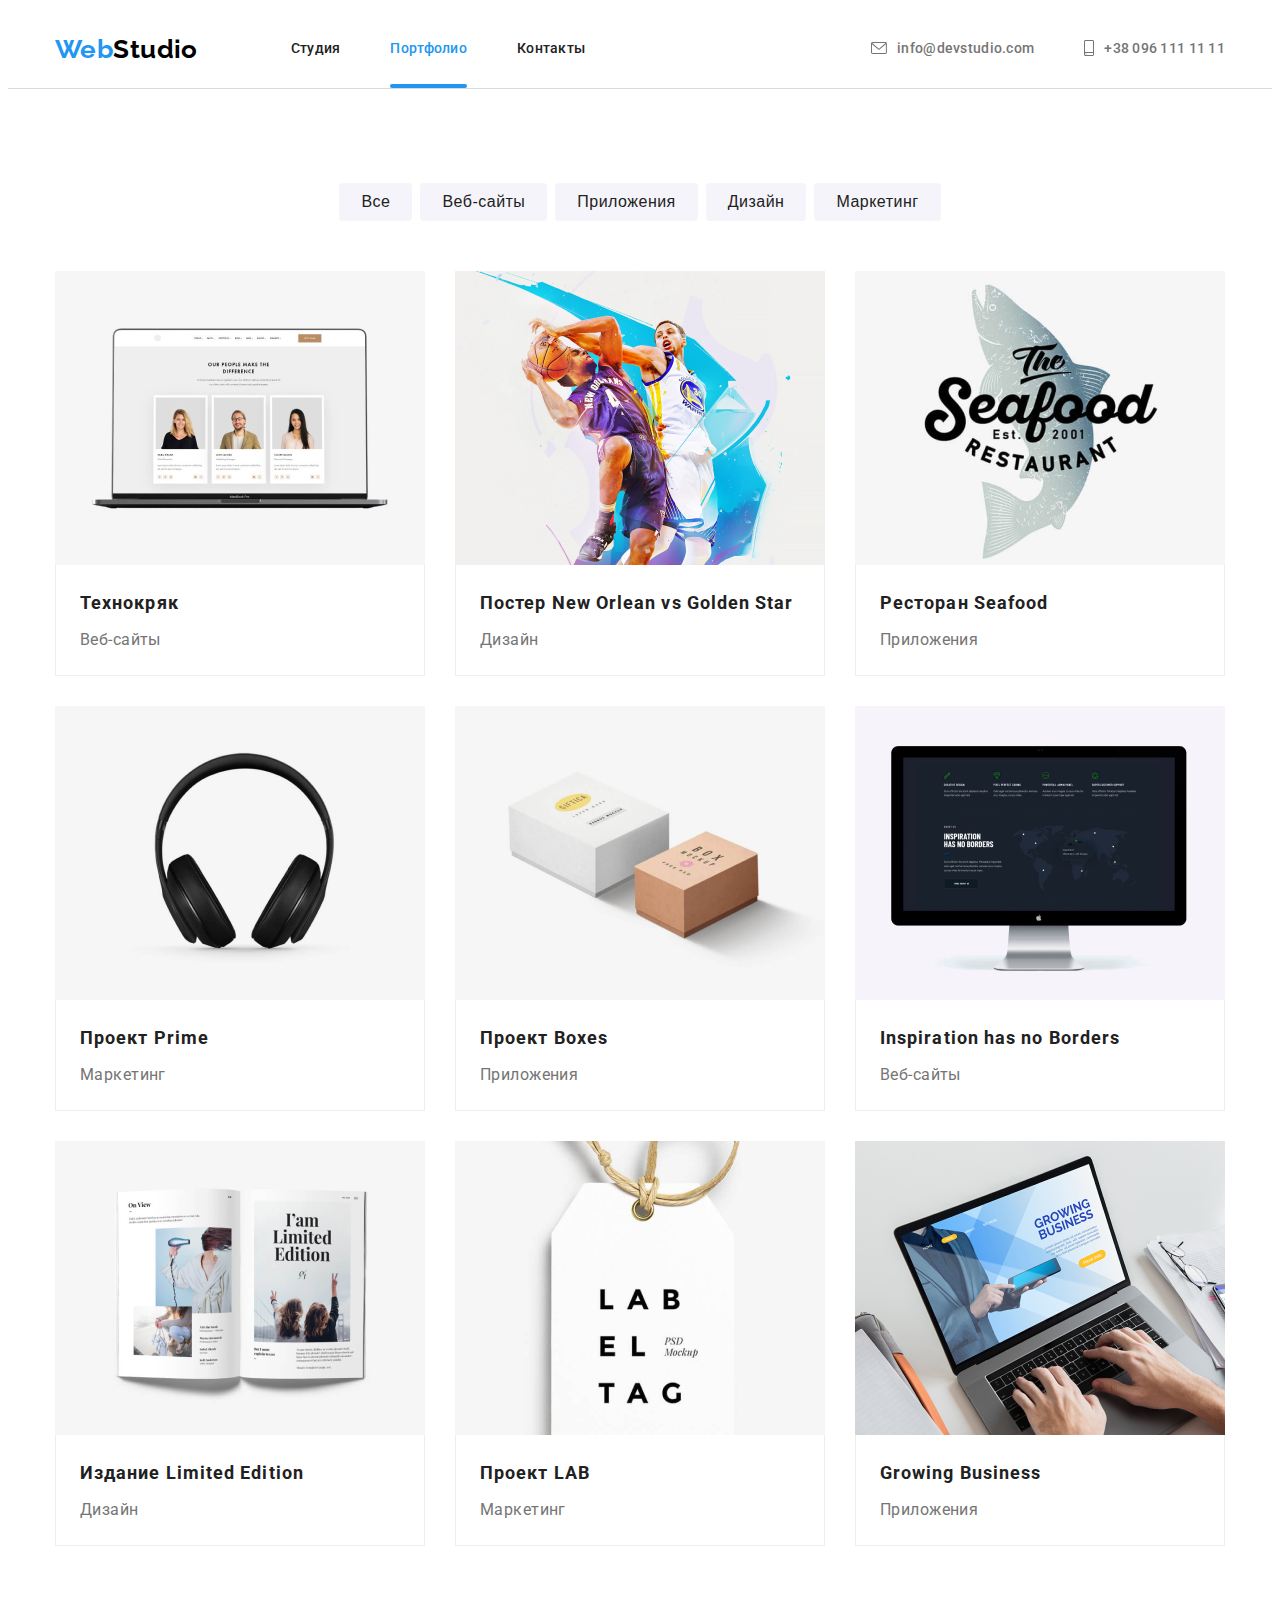
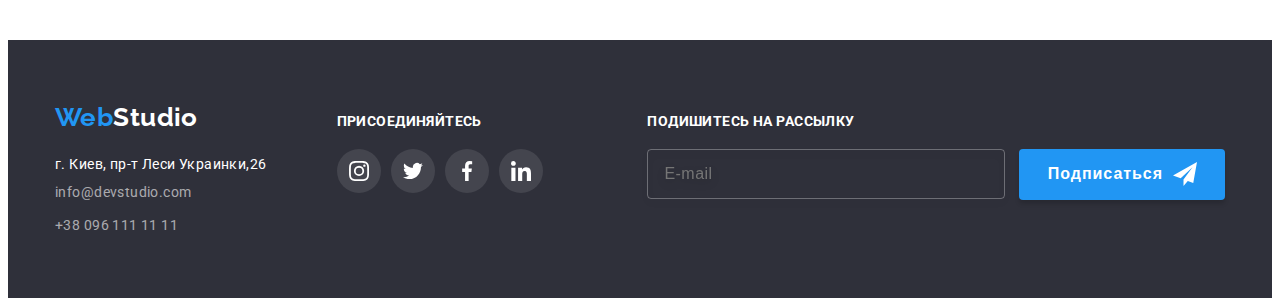
==== commit 1c996a41: "finish" ====
--- a/portfolio.html
+++ b/portfolio.html
@@ -212,10 +212,10 @@
             <a class="logo-footer link" lang="en" href="index.html"><span class="logo-footer__span">Web</span>Studio</a>
         <address class="address">
             <ul class="address__list list">
-                <li class="addres__item"><a class="addres__link-map link" href="https://goo.gl/maps/f1McvQRz6KP4o4kd8" target="_blank"
+                <li class="address__item"><a class="addres__link-map link" href="https://goo.gl/maps/f1McvQRz6KP4o4kd8" target="_blank"
                         rel="noopener noreferrer">г. Киев, пр-т Леси Украинки,26</a></li>
-                <li class="addres__item"><a class="addres__link link" href="mailto:info@devstudio.com">info@devstudio.com</a></li>
-                <li class="addres__item"><a class="addres__link link" href="tel:+380961111111">+38 096 111 11 11</a></li>
+                <li class="address__item"><a class="addres__link link" href="mailto:info@devstudio.com">info@devstudio.com</a></li>
+                <li class="address__item"><a class="addres__link link" href="tel:+380961111111">+38 096 111 11 11</a></li>
             </ul>
             
             </address>
